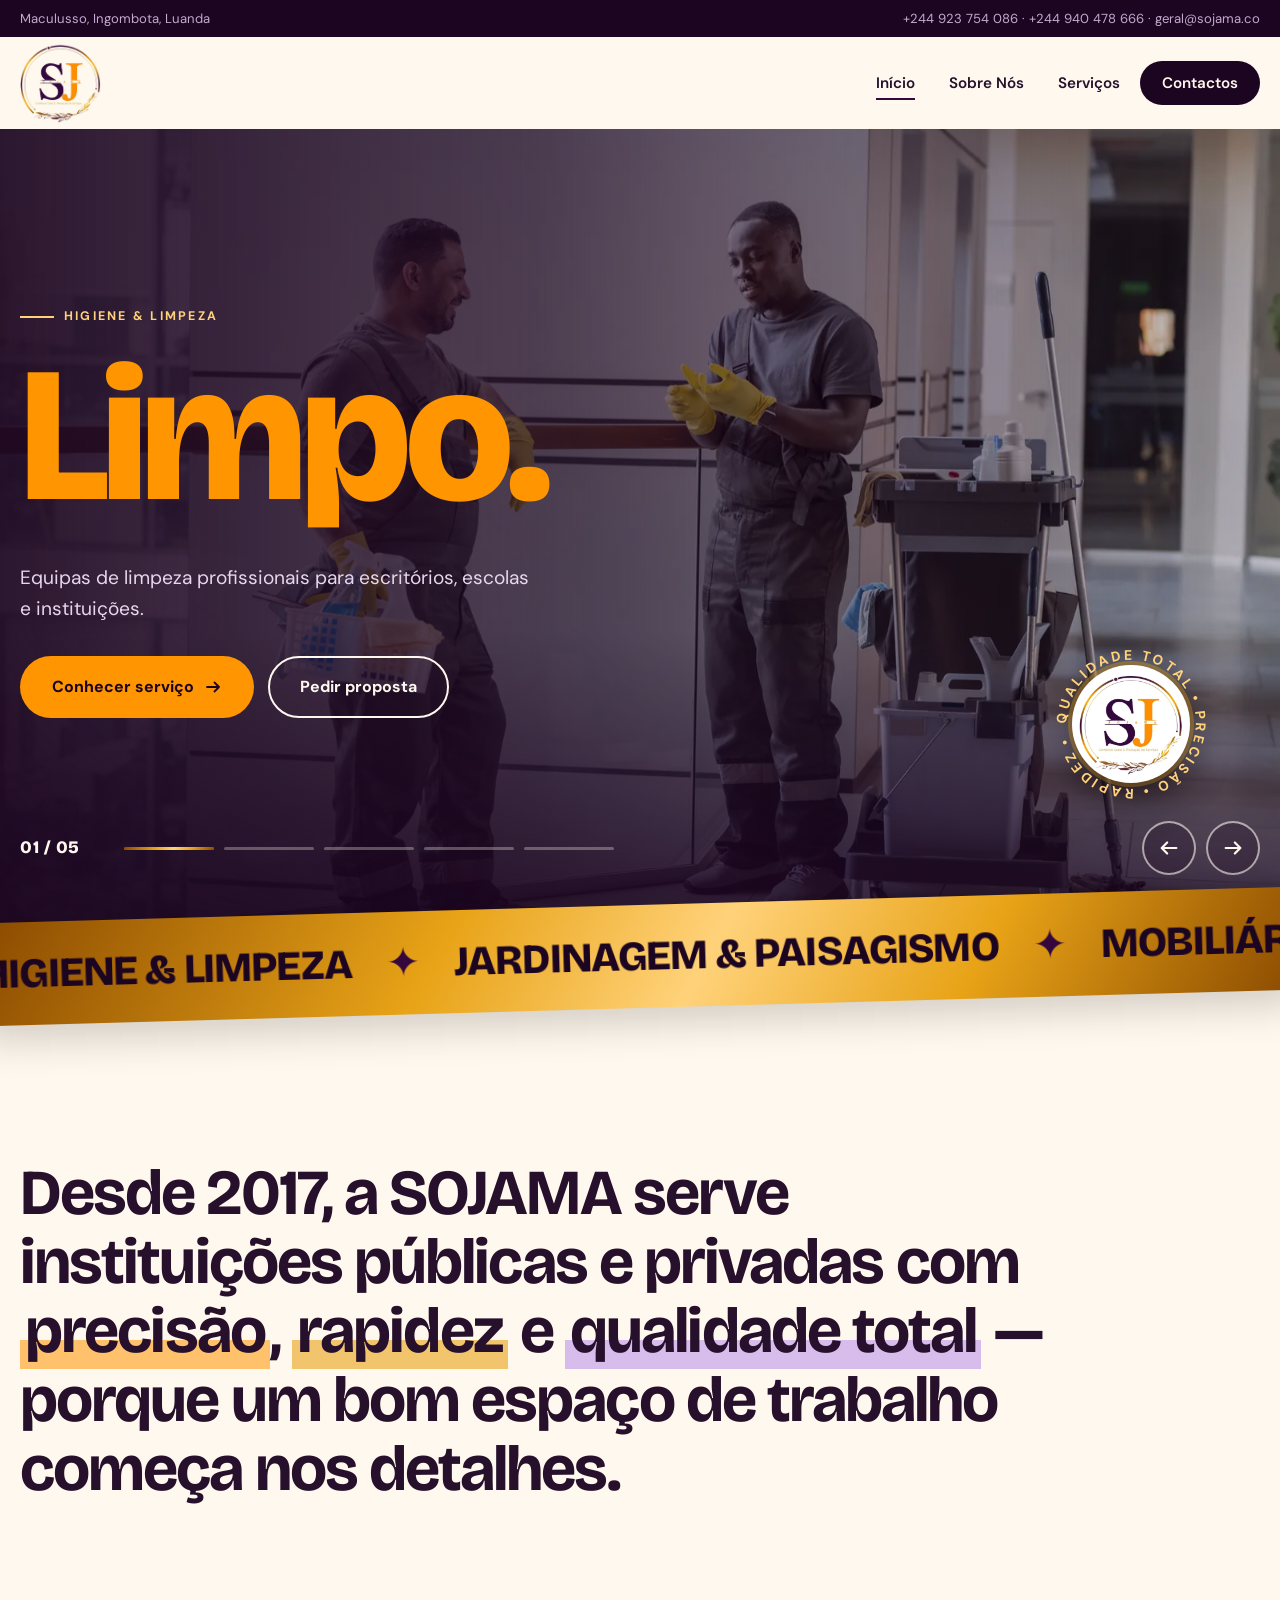
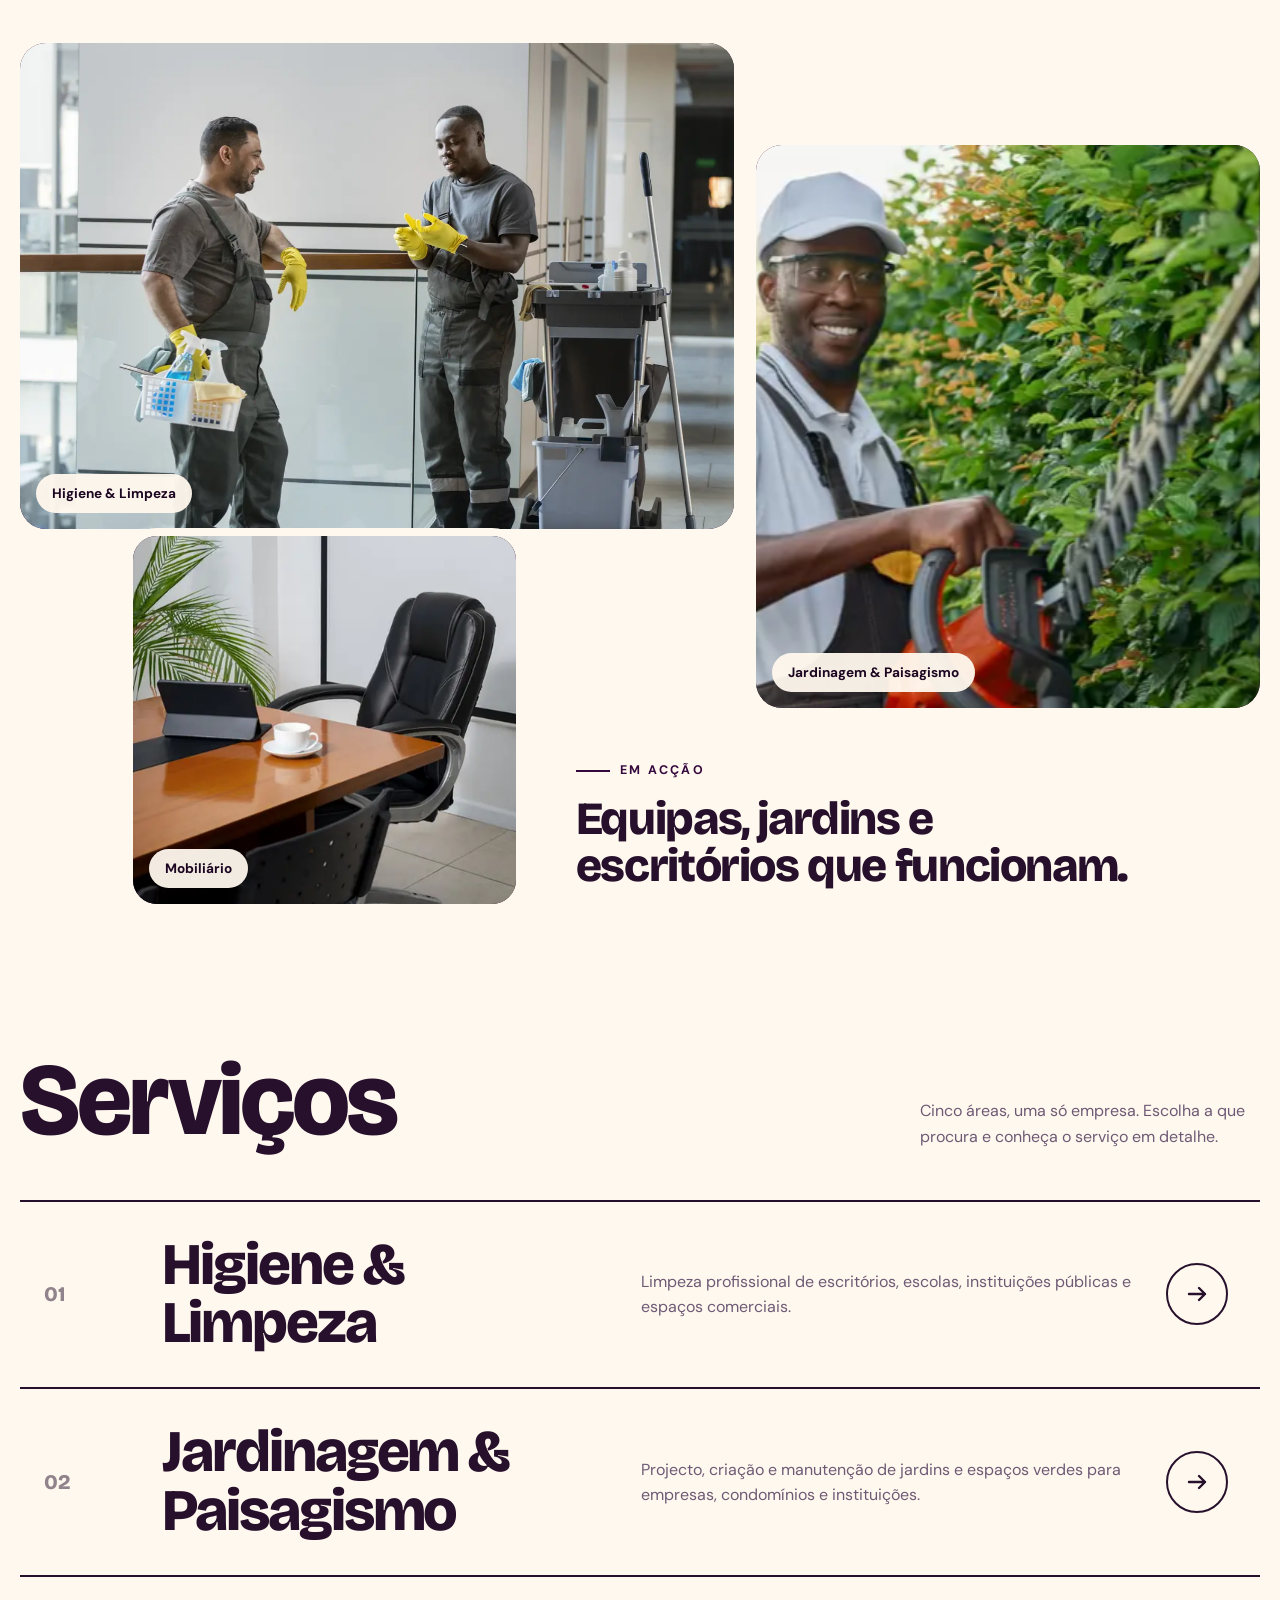
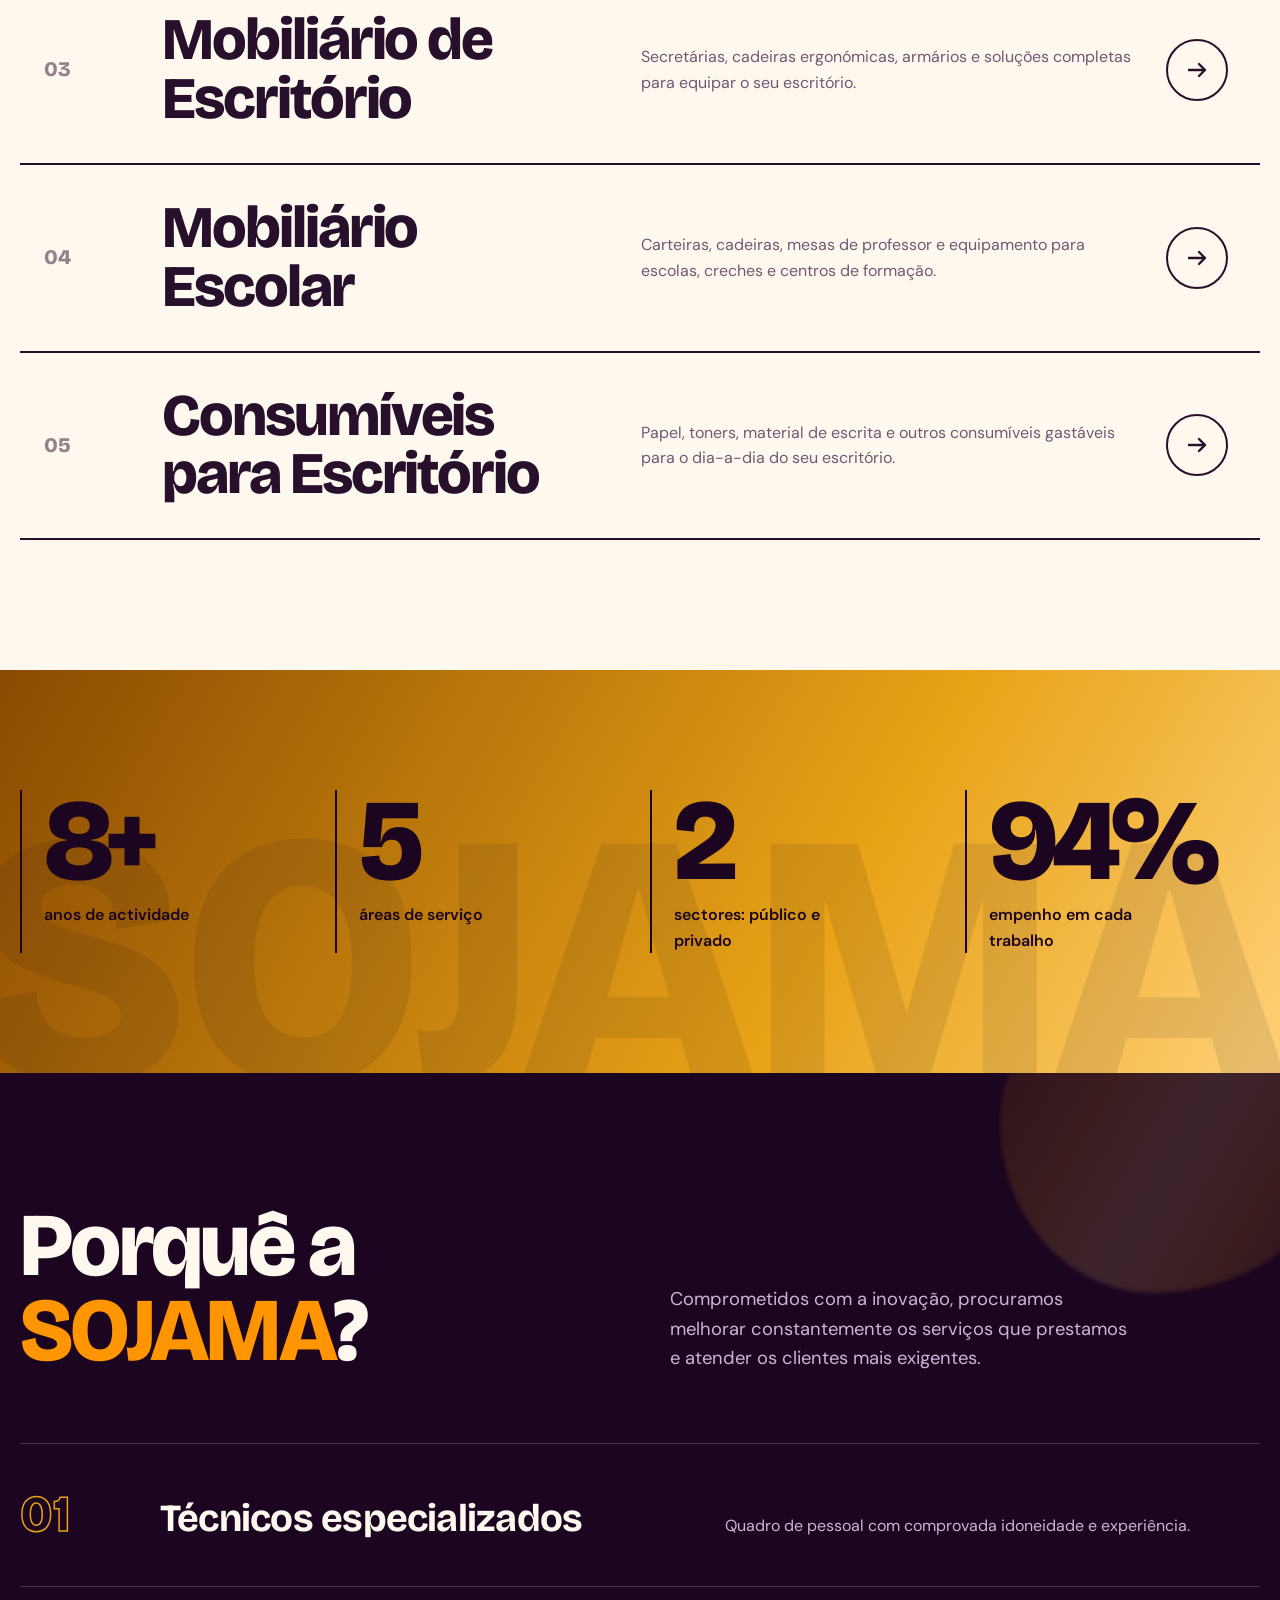
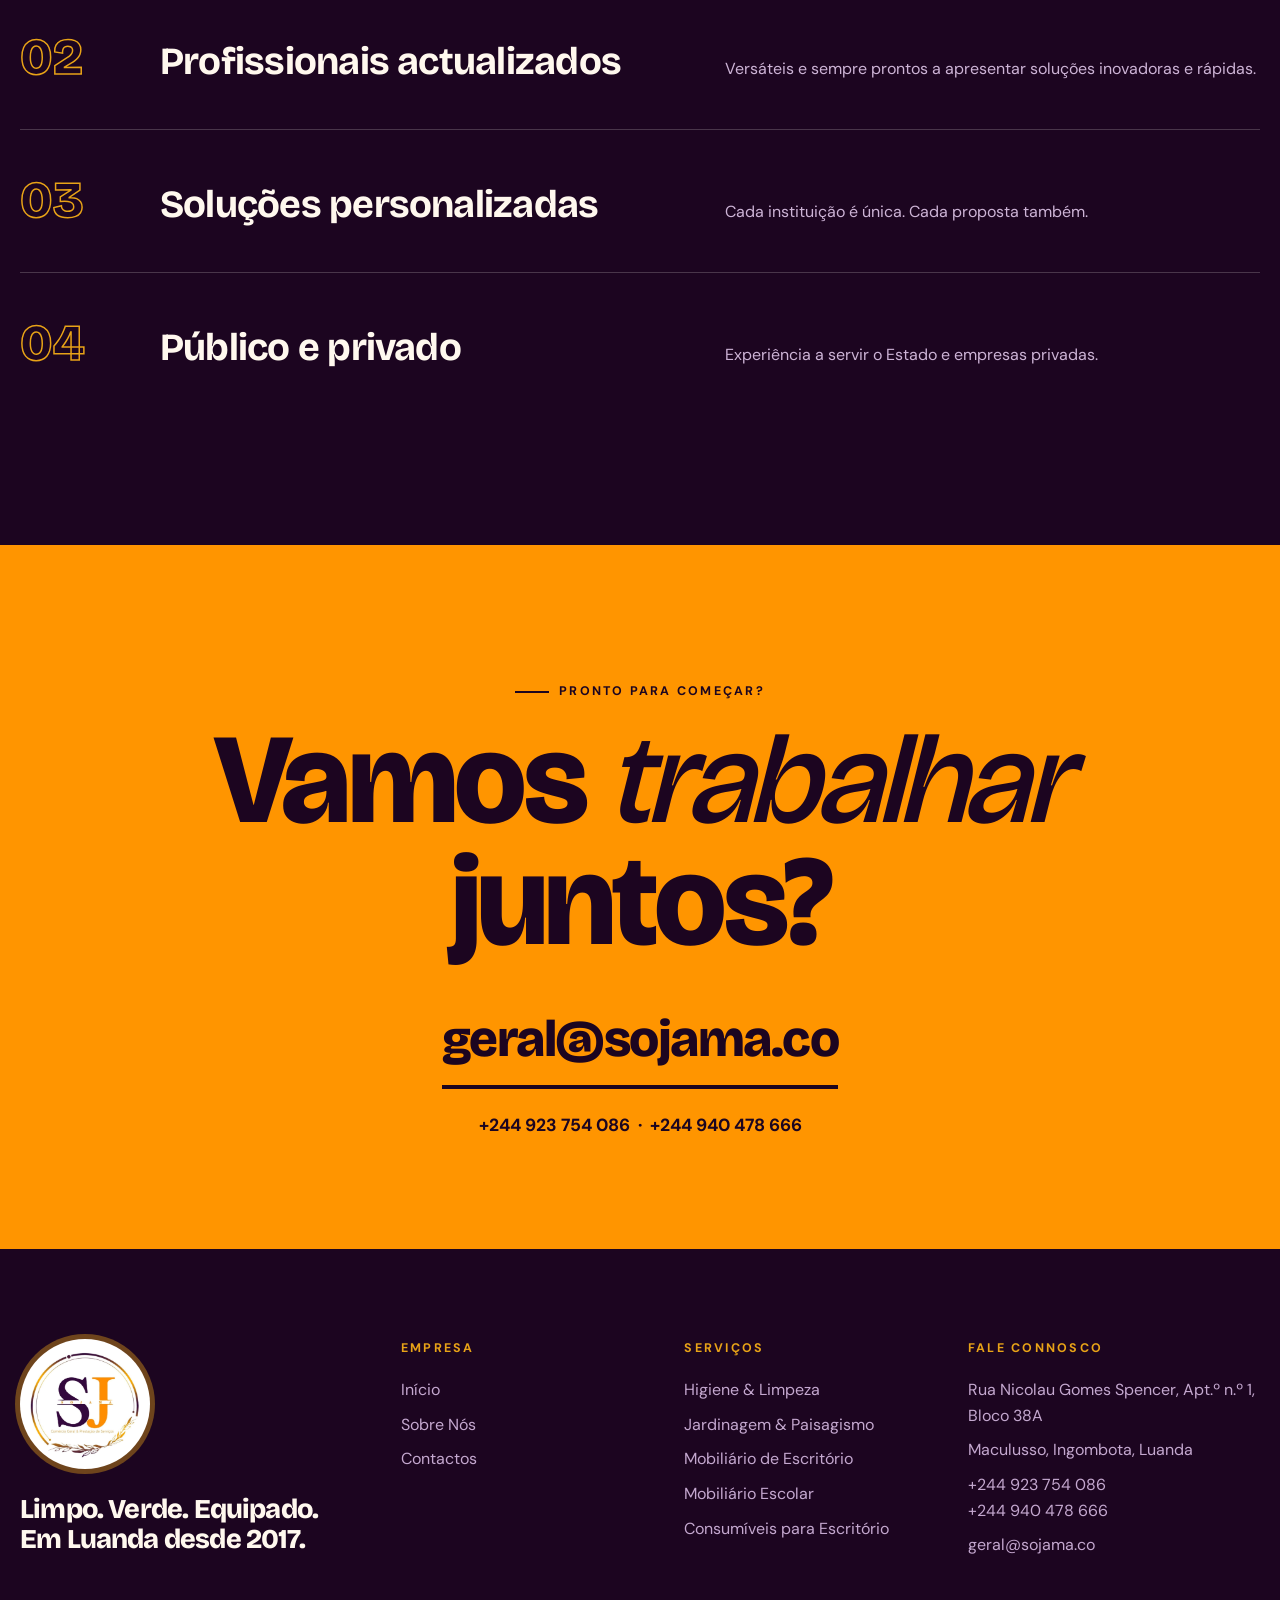
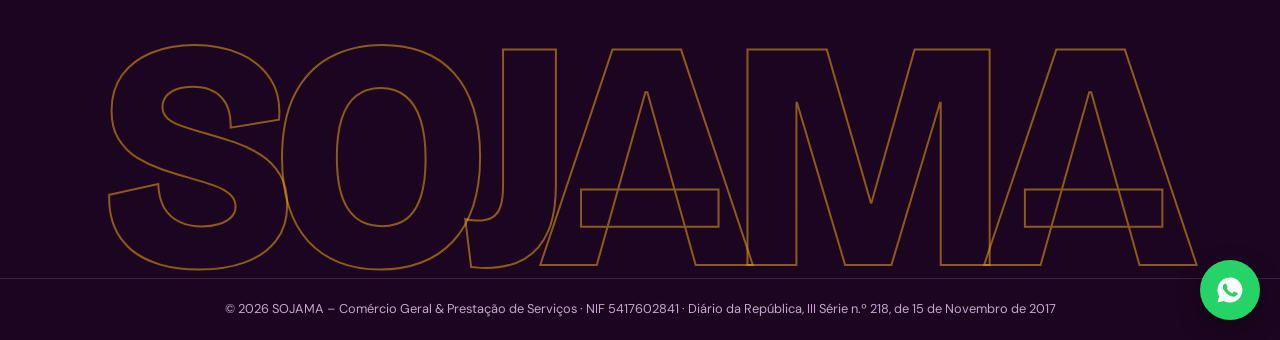
==== index.html @ 125b34f8 "Subida da sojama" ====
<!DOCTYPE html>
<html lang="pt-AO">
<head>
<meta charset="utf-8">
<meta name="viewport" content="width=device-width, initial-scale=1">
<title>Higiene, Jardinagem e Mobiliário em Luanda | SOJAMA</title>
<meta name="description" content="SOJAMA – higiene e limpeza, jardinagem e paisagismo, mobiliário de escritório e escolar e consumíveis para escritório em Luanda, Angola.">
<link rel="preconnect" href="https://fonts.googleapis.com"><link rel="preconnect" href="https://fonts.gstatic.com" crossorigin>
<link href="https://fonts.googleapis.com/css2?family=Bricolage+Grotesque:opsz,wght@12..96,500;12..96,700;12..96,800&family=DM+Sans:wght@400;500;700&display=swap" rel="stylesheet">
<link rel="icon" href="imagem/logo.png">
<meta name="theme-color" content="#34083d">
<link rel="stylesheet" href="css/style.css">
<script>document.documentElement.classList.add('js')</script>
</head>
<body>
<div class="progress"></div>
<div class="topbar"><div class="container"><span>Maculusso, Ingombota, Luanda</span><span><a href="tel:+244923754086">+244 923 754 086</a> · <a href="tel:+244940478666">+244 940 478 666</a> · <a href="mailto:geral@sojama.co">geral@sojama.co</a></span></div></div>
<header class="site"><div class="container">
<a class="logo" href="index.html" aria-label="SOJAMA – início"><img src="imagem/logo.png" alt="SOJAMA – Comércio Geral &amp; Prestação de Serviços" width="64" height="64"></a>
<button class="burger" aria-label="Menu"><span></span><span></span><span></span></button>
<nav id="menu"><ul>
<li><a class="nl ativo" href="index.html">Início</a></li>
<li><a class="nl" href="sobre.html">Sobre Nós</a></li>
<li class="drop"><a class="nl" href="index.html#servicos">Serviços</a><ul><li><a href="higiene-limpeza.html" style="--c:#c7a2ea"><svg viewBox="0 0 24 24" fill="none" stroke="currentColor" stroke-width="1.6" stroke-linecap="round" stroke-linejoin="round" ><path d="M12 2l2.2 6.3L21 10l-6.8 1.7L12 18l-2.2-6.3L3 10l6.8-1.7z"/><path d="M19 15l.8 2.2L22 18l-2.2.8L19 21l-.8-2.2L16 18l2.2-.8z"/></svg> Higiene & Limpeza</a></li><li><a href="jardinagem-paisagismo.html" style="--c:#f2b632"><svg viewBox="0 0 24 24" fill="none" stroke="currentColor" stroke-width="1.6" stroke-linecap="round" stroke-linejoin="round" ><path d="M20 4C10 4 4 9 4 16c0 2 .8 3.5 2 4 1-5 4-8 9-10-4 3-6 6-7 11 8 0 12-6 12-17z"/></svg> Jardinagem & Paisagismo</a></li><li><a href="mobiliario-escritorio.html" style="--c:#ff9500"><svg viewBox="0 0 24 24" fill="none" stroke="currentColor" stroke-width="1.6" stroke-linecap="round" stroke-linejoin="round" ><path d="M3 8h18v3H3z"/><path d="M5 11v9M19 11v9M9 11v4h6v-4"/></svg> Mobiliário de Escritório</a></li><li><a href="mobiliario-escolar.html" style="--c:#ff7f9e"><svg viewBox="0 0 24 24" fill="none" stroke="currentColor" stroke-width="1.6" stroke-linecap="round" stroke-linejoin="round" ><path d="M2 9l10-5 10 5-10 5z"/><path d="M6 11v5c3 3 9 3 12 0v-5"/></svg> Mobiliário Escolar</a></li><li><a href="consumiveis-escritorio.html" style="--c:#ffd2a1"><svg viewBox="0 0 24 24" fill="none" stroke="currentColor" stroke-width="1.6" stroke-linecap="round" stroke-linejoin="round" ><path d="M6 3h9l4 4v14H6z"/><path d="M15 3v4h4M9 12h7M9 16h7"/></svg> Consumíveis para Escritório</a></li></ul></li>
<li><a class="nl pill" href="contactos.html">Contactos</a></li>
</ul></nav>
</div></header>

<section class="hero slider" aria-roledescription="carousel" aria-label="Destaques da SOJAMA">
<h1 class="sr">SOJAMA – Higiene, jardinagem, mobiliário e consumíveis em Luanda</h1>
<div class="slides"><div class="slide on" role="group" aria-roledescription="slide" aria-label="1 de 5">
<div class="sl-img"><img src="img/limpeza-equipa-1600.webp" srcset="img/limpeza-equipa-640.webp 640w, img/limpeza-equipa-1600.webp 1600w" sizes="100vw" width="1600" height="1067" alt="" fetchpriority="high" decoding="async"></div>
<div class="container sl-txt"><span class="eyebrow t-ouro2">Higiene & Limpeza</span>
<p class="disp sl-h"><span class="ln"><span class="t-laranja">Limpo.</span></span></p>
<p class="sub">Equipas de limpeza profissionais para escritórios, escolas e instituições.</p>
<div class="acoes"><a class="btn btn-laranja" href="higiene-limpeza.html">Conhecer serviço <svg viewBox="0 0 24 24" fill="none" stroke="currentColor" stroke-width="2.4" stroke-linecap="round" stroke-linejoin="round"><path d="M4 12h16M14 6l6 6-6 6"/></svg></a><a class="btn btn-linha" href="contactos.html">Pedir proposta</a></div></div></div><div class="slide" role="group" aria-roledescription="slide" aria-label="2 de 5">
<div class="sl-img"><img src="img/jardim-aparar-1600.webp" srcset="img/jardim-aparar-640.webp 640w, img/jardim-aparar-1600.webp 1600w" sizes="100vw" width="1600" height="1067" alt="" loading="lazy" decoding="async"></div>
<div class="container sl-txt"><span class="eyebrow t-ouro2">Jardinagem & Paisagismo</span>
<p class="disp sl-h"><span class="ln"><span class="t-linha">Verde.</span></span></p>
<p class="sub">Jardins e espaços verdes projectados, criados e mantidos com cuidado.</p>
<div class="acoes"><a class="btn btn-laranja" href="jardinagem-paisagismo.html">Conhecer serviço <svg viewBox="0 0 24 24" fill="none" stroke="currentColor" stroke-width="2.4" stroke-linecap="round" stroke-linejoin="round"><path d="M4 12h16M14 6l6 6-6 6"/></svg></a><a class="btn btn-linha" href="contactos.html">Pedir proposta</a></div></div></div><div class="slide" role="group" aria-roledescription="slide" aria-label="3 de 5">
<div class="sl-img"><img src="img/escritorio-mesa-1600.webp" srcset="img/escritorio-mesa-640.webp 640w, img/escritorio-mesa-1600.webp 1600w" sizes="100vw" width="1600" height="1600" alt="" loading="lazy" decoding="async"></div>
<div class="container sl-txt"><span class="eyebrow t-ouro2">Mobiliário & Consumíveis</span>
<p class="disp sl-h"><span class="ln"><span class="t-ouro">Equipado.</span></span></p>
<p class="sub">Mobiliário de escritório e escolar e consumíveis para o seu dia-a-dia.</p>
<div class="acoes"><a class="btn btn-laranja" href="mobiliario-escritorio.html">Conhecer serviço <svg viewBox="0 0 24 24" fill="none" stroke="currentColor" stroke-width="2.4" stroke-linecap="round" stroke-linejoin="round"><path d="M4 12h16M14 6l6 6-6 6"/></svg></a><a class="btn btn-linha" href="contactos.html">Pedir proposta</a></div></div></div><div class="slide" role="group" aria-roledescription="slide" aria-label="4 de 5">
<div class="sl-img"><img src="img/jardim-sorrir-1600.webp" srcset="img/jardim-sorrir-640.webp 640w, img/jardim-sorrir-1600.webp 1600w" sizes="100vw" width="1600" height="1067" alt="" loading="lazy" decoding="async"></div>
<div class="container sl-txt"><span class="eyebrow t-ouro2">Quem somos</span>
<p class="disp sl-h"><span class="ln"><span class="t-creme">Cuidado.</span></span></p>
<p class="sub">Técnicos especializados, de idoneidade e experiência comprovadas.</p>
<div class="acoes"><a class="btn btn-laranja" href="sobre.html">Sobre nós <svg viewBox="0 0 24 24" fill="none" stroke="currentColor" stroke-width="2.4" stroke-linecap="round" stroke-linejoin="round"><path d="M4 12h16M14 6l6 6-6 6"/></svg></a><a class="btn btn-linha" href="contactos.html">Pedir proposta</a></div></div></div><div class="slide" role="group" aria-roledescription="slide" aria-label="5 de 5">
<div class="sl-img"><img src="img/limpeza-janela-1600.webp" srcset="img/limpeza-janela-640.webp 640w, img/limpeza-janela-1600.webp 1600w" sizes="100vw" width="1600" height="1067" alt="" loading="lazy" decoding="async"></div>
<div class="container sl-txt"><span class="eyebrow t-ouro2">Qualidade total</span>
<p class="disp sl-h"><span class="ln"><span class="t-laranja">Impecável.</span></span></p>
<p class="sub">Precisão, rapidez e qualidade total em cada serviço que prestamos.</p>
<div class="acoes"><a class="btn btn-laranja" href="contactos.html">Pedir proposta <svg viewBox="0 0 24 24" fill="none" stroke="currentColor" stroke-width="2.4" stroke-linecap="round" stroke-linejoin="round"><path d="M4 12h16M14 6l6 6-6 6"/></svg></a><a class="btn btn-linha" href="contactos.html">Pedir proposta</a></div></div></div></div>
<div class="container sl-ctrl"><span class="sl-count">01 / 05</span><div class="sl-dots"><button type="button" aria-label="Ir para o destaque 1" class="on"><i></i></button><button type="button" aria-label="Ir para o destaque 2"><i></i></button><button type="button" aria-label="Ir para o destaque 3"><i></i></button><button type="button" aria-label="Ir para o destaque 4"><i></i></button><button type="button" aria-label="Ir para o destaque 5"><i></i></button></div><div class="sl-btns"><button type="button" class="sl-prev" aria-label="Anterior"><svg viewBox="0 0 24 24" fill="none" stroke="currentColor" stroke-width="2.4" stroke-linecap="round" stroke-linejoin="round"><path d="M4 12h16M14 6l6 6-6 6"/></svg></button><button type="button" class="sl-next" aria-label="Seguinte"><svg viewBox="0 0 24 24" fill="none" stroke="currentColor" stroke-width="2.4" stroke-linecap="round" stroke-linejoin="round"><path d="M4 12h16M14 6l6 6-6 6"/></svg></button></div></div>
<div class="selo"><svg viewBox="0 0 100 100"><defs><path id="c" d="M50,50 m-38,0 a38,38 0 1,1 76,0 a38,38 0 1,1 -76,0"/></defs><text><textPath href="#c">Qualidade total • Precisão • Rapidez • </textPath></text></svg><div class="c"><img src="imagem/logo.png" alt="SOJAMA"></div></div>
</section>
<div class="faixa " aria-hidden="true"><div class="trilho"><span>Higiene & Limpeza<i>✦</i></span><span>Jardinagem & Paisagismo<i>✦</i></span><span>Mobiliário de Escritório<i>✦</i></span><span>Mobiliário Escolar<i>✦</i></span><span>Consumíveis para Escritório<i>✦</i></span><span>Higiene & Limpeza<i>✦</i></span><span>Jardinagem & Paisagismo<i>✦</i></span><span>Mobiliário de Escritório<i>✦</i></span><span>Mobiliário Escolar<i>✦</i></span><span>Consumíveis para Escritório<i>✦</i></span><span>Higiene & Limpeza<i>✦</i></span><span>Jardinagem & Paisagismo<i>✦</i></span><span>Mobiliário de Escritório<i>✦</i></span><span>Mobiliário Escolar<i>✦</i></span><span>Consumíveis para Escritório<i>✦</i></span><span>Higiene & Limpeza<i>✦</i></span><span>Jardinagem & Paisagismo<i>✦</i></span><span>Mobiliário de Escritório<i>✦</i></span><span>Mobiliário Escolar<i>✦</i></span><span>Consumíveis para Escritório<i>✦</i></span></div></div>

<section class="manifesto"><div class="container"><p class="rv">Desde 2017, a SOJAMA serve instituições públicas e privadas com <em>precisão</em>, <em class="o">rapidez</em> e <em class="c">qualidade total</em> — porque um bom espaço de trabalho começa nos detalhes.</p></div></section>

<section class="mosaico"><div class="container mos">
<a class="fig m1 rv-img" href="higiene-limpeza.html"><img src="img/limpeza-equipa-1600.webp" srcset="img/limpeza-equipa-640.webp 640w, img/limpeza-equipa-1600.webp 1600w" sizes="(min-width:960px) 56vw, 100vw" width="1600" height="1067" alt="Equipa de limpeza uniformizada a trabalhar em equipa" loading="lazy" decoding="async" data-par=".12"><span class="tag">Higiene &amp; Limpeza</span></a>
<a class="fig m2 rv-img" href="jardinagem-paisagismo.html" style="--d:.15s"><img src="img/jardim-aparar-1600.webp" srcset="img/jardim-aparar-640.webp 640w, img/jardim-aparar-1600.webp 1600w" sizes="(min-width:960px) 36vw, 100vw" width="1600" height="1067" alt="Jardineiro a aparar uma sebe com máquina" loading="lazy" decoding="async" data-par=".12"><span class="tag">Jardinagem &amp; Paisagismo</span></a>
<a class="fig m3 rv-img" href="mobiliario-escritorio.html" style="--d:.3s"><img src="img/escritorio-cadeira-preta-1600.webp" srcset="img/escritorio-cadeira-preta-640.webp 512w, img/escritorio-cadeira-preta-1600.webp 1280w" sizes="(min-width:960px) 24vw, 70vw" width="1280" height="1918" alt="Cadeira de escritório e secretária de madeira" loading="lazy" decoding="async" data-par=".12"><span class="tag">Mobiliário</span></a>
<div class="m4 rv"><span class="eyebrow">Em acção</span><p class="disp">Equipas, jardins e escritórios que funcionam.</p></div>
</div></section>
<section class="servicos-lista pad" id="servicos" style="padding-top:20px"><div class="container">
<div class="sl-topo"><h2 class="disp rv">Serviços</h2><p class="rv">Cinco áreas, uma só empresa. Escolha a que procura e conheça o serviço em detalhe.</p></div>
<a class="linha-s rv" style="--c:#c7a2ea;--d:0s" href="higiene-limpeza.html"><span class="n">01</span><h3>Higiene & Limpeza</h3><p>Limpeza profissional de escritórios, escolas, instituições públicas e espaços comerciais.</p><span class="seta"><svg viewBox="0 0 24 24" fill="none" stroke="currentColor" stroke-width="2.4" stroke-linecap="round" stroke-linejoin="round"><path d="M4 12h16M14 6l6 6-6 6"/></svg></span><span class="foto"><img src="img/limpeza-janela-1600.webp" srcset="img/limpeza-janela-640.webp 640w, img/limpeza-janela-1600.webp 1600w" sizes="220px" width="1600" height="1067" alt="Funcionária da SOJAMA a limpar uma janela" loading="lazy" decoding="async"></span></a><a class="linha-s rv" style="--c:#f2b632;--d:0.06s" href="jardinagem-paisagismo.html"><span class="n">02</span><h3>Jardinagem & Paisagismo</h3><p>Projecto, criação e manutenção de jardins e espaços verdes para empresas, condomínios e instituições.</p><span class="seta"><svg viewBox="0 0 24 24" fill="none" stroke="currentColor" stroke-width="2.4" stroke-linecap="round" stroke-linejoin="round"><path d="M4 12h16M14 6l6 6-6 6"/></svg></span><span class="foto"><img src="img/jardim-aparar-1600.webp" srcset="img/jardim-aparar-640.webp 640w, img/jardim-aparar-1600.webp 1600w" sizes="220px" width="1600" height="1067" alt="Jardineiro a aparar uma sebe com máquina" loading="lazy" decoding="async"></span></a><a class="linha-s rv" style="--c:#ff9500;--d:0.12s" href="mobiliario-escritorio.html"><span class="n">03</span><h3>Mobiliário de Escritório</h3><p>Secretárias, cadeiras ergonómicas, armários e soluções completas para equipar o seu escritório.</p><span class="seta"><svg viewBox="0 0 24 24" fill="none" stroke="currentColor" stroke-width="2.4" stroke-linecap="round" stroke-linejoin="round"><path d="M4 12h16M14 6l6 6-6 6"/></svg></span><span class="foto"><img src="img/escritorio-mesa-1600.webp" srcset="img/escritorio-mesa-640.webp 640w, img/escritorio-mesa-1600.webp 1600w" sizes="220px" width="1600" height="1600" alt="Secretária branca com computador e cadeira" loading="lazy" decoding="async"></span></a><a class="linha-s rv" style="--c:#ff7f9e;--d:0.18s" href="mobiliario-escolar.html"><span class="n">04</span><h3>Mobiliário Escolar</h3><p>Carteiras, cadeiras, mesas de professor e equipamento para escolas, creches e centros de formação.</p><span class="seta"><svg viewBox="0 0 24 24" fill="none" stroke="currentColor" stroke-width="2.4" stroke-linecap="round" stroke-linejoin="round"><path d="M4 12h16M14 6l6 6-6 6"/></svg></span><span class="foto"><img src="img/escritorio-cadeira-vermelha-1600.webp" srcset="img/escritorio-cadeira-vermelha-640.webp 512w, img/escritorio-cadeira-vermelha-1600.webp 1280w" sizes="220px" width="1280" height="1918" alt="Posto de trabalho com cadeira ergonómica vermelha" loading="lazy" decoding="async"></span></a><a class="linha-s rv" style="--c:#ffd2a1;--d:0.24s" href="consumiveis-escritorio.html"><span class="n">05</span><h3>Consumíveis para Escritório</h3><p>Papel, toners, material de escrita e outros consumíveis gastáveis para o dia-a-dia do seu escritório.</p><span class="seta"><svg viewBox="0 0 24 24" fill="none" stroke="currentColor" stroke-width="2.4" stroke-linecap="round" stroke-linejoin="round"><path d="M4 12h16M14 6l6 6-6 6"/></svg></span><span class="foto"><img src="img/escritorio-cadeira-preta-1600.webp" srcset="img/escritorio-cadeira-preta-640.webp 512w, img/escritorio-cadeira-preta-1600.webp 1280w" sizes="220px" width="1280" height="1918" alt="Cadeira de escritório e secretária de madeira" loading="lazy" decoding="async"></span></a>
</div></section>

<section class="numeros"><div class="container"><div class="num-grid">
<div class="num rv"><b><span class="conta" data-to="9">0</span>+</b><span>anos de actividade</span></div>
<div class="num rv" style="--d:.1s"><b><span class="conta" data-to="5">0</span></b><span>áreas de serviço</span></div>
<div class="num rv" style="--d:.2s"><b><span class="conta" data-to="2">0</span></b><span>sectores: público e privado</span></div>
<div class="num rv" style="--d:.3s"><b><span class="conta" data-to="100">0</span>%</b><span>empenho em cada trabalho</span></div>
</div></div></section>

<section class="porque pad">
<div class="blob b1" data-mx="-30" style="top:-120px"></div>
<div class="container">
<div class="pq-topo"><h2 class="disp rv">Porquê a <span class="t-laranja">SOJAMA</span>?</h2><p class="rv">Comprometidos com a inovação, procuramos melhorar constantemente os serviços que prestamos e atender os clientes mais exigentes.</p></div>
<div class="pq-item rv" style="--d:0s"><span class="pn">01</span><h3>Técnicos especializados</h3><p>Quadro de pessoal com comprovada idoneidade e experiência.</p></div><div class="pq-item rv" style="--d:0.07s"><span class="pn">02</span><h3>Profissionais actualizados</h3><p>Versáteis e sempre prontos a apresentar soluções inovadoras e rápidas.</p></div><div class="pq-item rv" style="--d:0.14s"><span class="pn">03</span><h3>Soluções personalizadas</h3><p>Cada instituição é única. Cada proposta também.</p></div><div class="pq-item rv" style="--d:0.21000000000000002s"><span class="pn">04</span><h3>Público e privado</h3><p>Experiência a servir o Estado e empresas privadas.</p></div>
</div></section>
<section class="cta"><div class="container"><span class="eyebrow rv">Pronto para começar?</span><h2 class="disp rv">Vamos <span>trabalhar</span> juntos?</h2><a class="mail rv" href="mailto:geral@sojama.co">geral@sojama.co</a><p class="tels rv"><a href="tel:+244923754086">+244 923 754 086</a> &nbsp;·&nbsp; <a href="tel:+244940478666">+244 940 478 666</a></p></div></section>
<footer class="site"><div class="container">
<div class="fgrid">
<div><div class="flogo"><img src="imagem/logo.png" alt="SOJAMA" width="120" height="120"></div><p class="big">Limpo. Verde. Equipado. Em Luanda desde 2017.</p></div>
<div><h4>Empresa</h4><ul><li><a href="index.html">Início</a></li><li><a href="sobre.html">Sobre Nós</a></li><li><a href="contactos.html">Contactos</a></li></ul></div>
<div><h4>Serviços</h4><ul><li><a href="higiene-limpeza.html">Higiene & Limpeza</a></li><li><a href="jardinagem-paisagismo.html">Jardinagem & Paisagismo</a></li><li><a href="mobiliario-escritorio.html">Mobiliário de Escritório</a></li><li><a href="mobiliario-escolar.html">Mobiliário Escolar</a></li><li><a href="consumiveis-escritorio.html">Consumíveis para Escritório</a></li></ul></div>
<div><h4>Fale connosco</h4><ul><li>Rua Nicolau Gomes Spencer, Apt.º n.º 1, Bloco 38A</li><li>Maculusso, Ingombota, Luanda</li><li><a href="tel:+244923754086">+244 923 754 086</a><br><a href="tel:+244940478666">+244 940 478 666</a></li><li><a href="mailto:geral@sojama.co">geral@sojama.co</a></li></ul></div>
</div></div>
<div class="wordmark" aria-hidden="true">SOJAMA</div>
<div class="legal">© 2026 SOJAMA – Comércio Geral &amp; Prestação de Serviços · NIF 5417602841 · Diário da República, III Série n.º 218, de 15 de Novembro de 2017</div>
</footer>
<a class="whats" href="https://wa.me/244923754086" aria-label="WhatsApp" target="_blank" rel="noopener"><svg viewBox="0 0 24 24" fill="currentColor"><path d="M12 2a10 10 0 00-8.6 15.1L2 22l5-1.3A10 10 0 1012 2zm5.2 14.1c-.2.6-1.3 1.2-1.8 1.2-.5.1-1 .2-3.3-.7-2.8-1.2-4.6-4-4.7-4.2-.1-.2-1.1-1.5-1.1-2.9s.7-2 1-2.3c.2-.3.5-.3.7-.3h.5c.2 0 .4 0 .6.5l.8 2c.1.2.1.3 0 .5l-.3.4c-.1.2-.3.3-.1.6.2.3.8 1.3 1.7 2.1 1.1 1 2.1 1.300 2.400 1.500.3.100.5.100.600-.1l.9-1c.2-.3.4-.2.600-.1l1.900.9c.3.1.5.2.5.3.1.100.1.600-.1 1.200z"/></svg></a>
<script src="js/main.js"></script>
</body>
</html>
---- css/style.css ----
:root{
  --noite:#1c0520; --roxo:#34083d; --laranja:#ff9500; --ouro:#e8a317; --laranja2:#ff7f9e; --creme:#fff8ee; --tinta:#26102c; --suave:#6e5a75;
  --c:var(--laranja);
  --disp:'Bricolage Grotesque','Segoe UI',system-ui,sans-serif;
  --corpo:'DM Sans','Segoe UI',system-ui,sans-serif;
  --ease:cubic-bezier(.2,.8,.2,1);
}
*{box-sizing:border-box;margin:0;padding:0}
html{scroll-behavior:smooth;overflow-x:clip}
body{font-family:var(--corpo);color:var(--tinta);background:var(--creme);line-height:1.6;overflow-x:clip;animation:entra .7s var(--ease) both}
body.sai{opacity:0;transform:translateY(-12px);transition:.25s}
@keyframes entra{from{opacity:0;transform:translateY(14px)}to{opacity:1;transform:none}}
a{color:inherit;text-decoration:none}
ul{list-style:none}
svg{display:block}
.container{width:min(1280px,100% - 40px);margin-inline:auto}
.disp{font-family:var(--disp);letter-spacing:-.03em;line-height:.95;font-weight:800}
.eyebrow{display:inline-flex;align-items:center;gap:10px;font-weight:700;font-size:.78rem;letter-spacing:.18em;text-transform:uppercase}
.eyebrow::before{content:"";width:34px;height:2px;background:currentColor}
.progress{position:fixed;top:0;left:0;height:4px;width:100%;background:var(--laranja2);transform:scaleX(0);transform-origin:0 50%;z-index:100}

/* Revelar ao rolar */
.js .rv{opacity:0;transform:translateY(46px);transition:opacity .9s var(--ease),transform .9s var(--ease);transition-delay:var(--d,0s)}
.js .rv.in{opacity:1;transform:none}
.js .rv-l{opacity:0;transform:translateX(-60px);transition:.9s var(--ease);transition-delay:var(--d,0s)}
.js .rv-l.in{opacity:1;transform:none}

/* Cabeçalho */
.topbar{background:var(--noite);color:#c4a8cf;font-size:.82rem}
.topbar .container{display:flex;justify-content:space-between;gap:12px;flex-wrap:wrap;padding:8px 0}
.topbar a:hover{color:var(--laranja)}
header.site{position:sticky;top:0;z-index:60;background:rgba(255,248,238,.88);backdrop-filter:blur(14px);transition:box-shadow .3s}
header.site.rolou{box-shadow:0 8px 30px rgba(28,5,32,.12)}
header.site .container{display:flex;align-items:center;justify-content:space-between;height:78px;transition:height .3s}
header.site.rolou .container{height:64px}
.logo{display:flex;align-items:center;gap:10px;font-family:var(--disp);font-weight:800;font-size:1.55rem;letter-spacing:-.03em}
.logo .mark{width:42px;height:42px;border-radius:50% 50% 50% 8px;background:var(--roxo);color:var(--laranja);display:grid;place-items:center;transition:transform .5s var(--ease)}
.logo:hover .mark{transform:rotate(-12deg) scale(1.1)}
.logo small{display:block;font-family:var(--corpo);font-size:.6rem;font-weight:600;letter-spacing:.14em;text-transform:uppercase;color:var(--suave);margin-top:-3px}
nav ul{display:flex;gap:6px;align-items:center}
nav a.nl{position:relative;display:block;padding:8px 14px;font-weight:600;font-size:.95rem}
nav a.nl::after{content:"";position:absolute;left:14px;right:14px;bottom:3px;height:2px;background:var(--roxo);transform:scaleX(0);transform-origin:0 50%;transition:transform .4s var(--ease)}
nav a.nl:hover::after,nav a.nl.ativo::after{transform:scaleX(1)}
nav li.drop{position:relative}
nav li.drop>ul{position:absolute;top:100%;left:0;min-width:300px;background:var(--noite);border-radius:18px;padding:10px;display:block;opacity:0;visibility:hidden;transform:translateY(12px);transition:.35s var(--ease)}
nav li.drop:hover>ul,nav li.drop:focus-within>ul{opacity:1;visibility:visible;transform:none}
nav li.drop>ul a{display:flex;align-items:center;gap:12px;padding:11px 14px;border-radius:12px;color:#ecdcf2;font-weight:500;transition:.25s}
nav li.drop>ul a:hover{background:var(--c);color:var(--noite);padding-left:20px}
nav li.drop>ul a svg{width:20px;height:20px}
.pill{background:var(--noite);color:var(--creme)!important;border-radius:99px;padding:10px 22px!important;transition:.3s}
.pill:hover{background:var(--roxo);transform:translateY(-2px)}
.pill::after{display:none!important}
.burger{display:none;background:none;border:0;cursor:pointer;width:44px;height:44px;position:relative}
.burger span{position:absolute;left:10px;right:10px;height:2px;background:var(--noite);transition:.3s}
.burger span:nth-child(1){top:15px}.burger span:nth-child(2){top:22px}.burger span:nth-child(3){top:29px}
.burger.x span:nth-child(1){top:22px;transform:rotate(45deg)}.burger.x span:nth-child(2){opacity:0}.burger.x span:nth-child(3){top:22px;transform:rotate(-45deg)}

/* Botões */
.btn{display:inline-flex;align-items:center;gap:10px;padding:16px 30px;border-radius:99px;font-weight:700;font-size:1rem;border:2px solid transparent;transition:background .3s,color .3s,box-shadow .3s;cursor:pointer;font-family:var(--corpo)}
.btn svg{width:18px;height:18px;transition:transform .35s var(--ease)}
.btn:hover svg{transform:translateX(5px)}
.btn-laranja{background:var(--laranja);color:var(--noite)}
.btn-laranja:hover{box-shadow:0 0 0 8px rgba(255,149,0,.25)}
.btn-linha{border-color:currentColor}
.btn-linha:hover{background:var(--creme);color:var(--noite)}
.btn-noite{background:var(--noite);color:var(--creme)}
.btn-noite:hover{box-shadow:0 0 0 8px rgba(28,5,32,.15)}

/* HERO */
.hero{position:relative;background:var(--noite);color:var(--creme);overflow:hidden;padding:80px 0 110px;isolation:isolate}
.hero::before{content:"";position:absolute;inset:0;z-index:-1;background:radial-gradient(circle at 80% 20%,rgba(98,22,112,.75),transparent 55%),radial-gradient(circle at 10% 90%,rgba(255,149,0,.25),transparent 45%)}
.hero .grao{position:absolute;inset:0;z-index:-1;opacity:.5;background-image:radial-gradient(rgba(255,149,0,.18) 1.5px,transparent 1.6px);background-size:28px 28px;mask-image:linear-gradient(to bottom,#000,transparent 85%)}
.blob{position:absolute;z-index:-1;border-radius:50%;filter:blur(2px);will-change:transform}
.b1{width:340px;height:340px;background:var(--laranja);right:-90px;top:60px;opacity:.95;border-radius:62% 38% 55% 45%/50% 55% 45% 50%;animation:morph 12s ease-in-out infinite}
.b2{width:170px;height:170px;background:var(--laranja2);right:26%;bottom:60px;animation:flutua 7s ease-in-out infinite}
.b3{width:90px;height:90px;border:10px solid var(--ouro);right:14%;top:42%;background:none;animation:flutua 9s ease-in-out infinite reverse}
@keyframes morph{50%{border-radius:40% 60% 38% 62%/60% 40% 60% 40%;transform:rotate(25deg) scale(1.06)}}
@keyframes flutua{50%{transform:translateY(-26px)}}
.hero h1{font-size:clamp(3.6rem,13.5vw,12rem);margin:22px 0 28px}
.hero h1 .ln{display:block;overflow:hidden;padding-bottom:.06em}
.hero h1 .ln>span{display:inline-block;transform:translateY(105%);animation:sobe 1.1s var(--ease) forwards}
.hero h1 .ln:nth-child(2)>span{animation-delay:.12s}
.hero h1 .ln:nth-child(3)>span{animation-delay:.24s}
@keyframes sobe{to{transform:none}}
.t-laranja{color:var(--laranja)}
.t-linha{color:transparent;-webkit-text-stroke:2px var(--creme)}
.t-ouro{color:var(--ouro);font-style:italic;font-weight:600}
.hero p.sub{max-width:520px;font-size:1.2rem;color:#d9c3e2;margin-bottom:34px}
.hero .acoes{display:flex;gap:14px;flex-wrap:wrap}
.selo{position:absolute;right:6%;bottom:70px;width:170px;height:170px;display:grid;place-items:center}
.selo svg{position:absolute;inset:0;width:100%;height:100%;animation:gira 18s linear infinite}
.selo text{fill:var(--creme);font-size:12.2px;letter-spacing:.2em;font-weight:700;text-transform:uppercase}
.selo .c{width:62px;height:62px;border-radius:50%;background:var(--ouro);color:var(--noite);display:grid;place-items:center;font-family:var(--disp);font-weight:800;font-size:1.2rem}
@keyframes gira{to{transform:rotate(360deg)}}

/* Faixa em movimento */
.faixa{background:var(--ouro);color:var(--noite);transform:rotate(-1.6deg);margin:-34px -20px 0;position:relative;z-index:5;overflow:hidden;padding:18px 0;box-shadow:0 14px 40px rgba(0,0,0,.18)}
.faixa.verde{background:var(--laranja)}
.faixa .trilho{display:flex;width:max-content;animation:corre 28s linear infinite}
.faixa:hover .trilho{animation-play-state:paused}
.faixa span{font-family:var(--disp);font-weight:800;font-size:clamp(1.6rem,3.4vw,2.6rem);letter-spacing:-.02em;white-space:nowrap;padding-right:34px;display:inline-flex;align-items:center;gap:34px;text-transform:uppercase}
.faixa span i{font-style:normal;color:var(--laranja2)}
@keyframes corre{to{transform:translateX(-50%)}}

section{position:relative}
.pad{padding:130px 0}

/* Manifesto */
.manifesto{padding:150px 0 120px}
.manifesto p{font-family:var(--disp);font-weight:700;font-size:clamp(2rem,5vw,4.4rem);line-height:1.08;letter-spacing:-.03em;max-width:1100px}
.manifesto em{font-style:normal;background:linear-gradient(transparent 62%,var(--laranja) 62%);padding:0 .08em}
.manifesto em.o{background:linear-gradient(transparent 62%,var(--ouro) 62%)}
.manifesto em.c{background:linear-gradient(transparent 62%,rgba(255,149,0,.6) 62%)}

/* Lista editorial de serviços */
.servicos-lista{background:var(--creme)}
.sl-topo{display:flex;justify-content:space-between;align-items:end;gap:30px;flex-wrap:wrap;margin-bottom:50px}
.sl-topo h2{font-size:clamp(2.8rem,8vw,7rem)}
.sl-topo p{max-width:340px;color:var(--suave)}
.linha-s{position:relative;display:grid;grid-template-columns:90px 1fr 1.1fr 70px;gap:28px;align-items:center;padding:34px 24px;border-top:2px solid var(--tinta);overflow:hidden;isolation:isolate;transition:color .4s}
.linha-s:last-child{border-bottom:2px solid var(--tinta)}
.linha-s::before{content:"";position:absolute;inset:0;background:var(--c);transform:translateY(101%);transition:transform .55s var(--ease);z-index:-1}
.linha-s:hover::before{transform:none}
.linha-s .n{font-family:var(--disp);font-weight:800;font-size:1.3rem;opacity:.5}
.linha-s h3{font-family:var(--disp);font-weight:800;font-size:clamp(1.9rem,4.6vw,4rem);letter-spacing:-.035em;line-height:1;transition:transform .5s var(--ease)}
.linha-s:hover h3{transform:translateX(18px)}
.linha-s p{color:var(--suave);transition:color .3s}
.linha-s:hover p{color:var(--noite)}
.linha-s .seta{width:62px;height:62px;border-radius:50%;border:2px solid currentColor;display:grid;place-items:center;transition:.45s var(--ease)}
.linha-s .seta svg{width:24px;height:24px}
.linha-s:hover .seta{background:var(--noite);color:var(--c);transform:rotate(-45deg) scale(1.1)}
.linha-s .ic{position:absolute;right:130px;top:50%;width:120px;height:120px;opacity:0;transform:translateY(-50%) scale(.6) rotate(-20deg);transition:.55s var(--ease);color:var(--noite);pointer-events:none}
.linha-s:hover .ic{opacity:.14;transform:translateY(-50%) scale(1) rotate(0)}

/* Números */
.numeros{background:var(--laranja);color:var(--noite);overflow:hidden;padding:120px 0}
.numeros::before{content:"SOJAMA";position:absolute;left:-2%;bottom:-8%;font-family:var(--disp);font-weight:800;font-size:28vw;line-height:.8;color:rgba(28,5,32,.07);white-space:nowrap;pointer-events:none}
.num-grid{display:grid;grid-template-columns:repeat(4,1fr);gap:20px;position:relative}
.num{border-left:2px solid var(--noite);padding-left:22px}
.num b{display:block;font-family:var(--disp);font-weight:800;font-size:clamp(4rem,9vw,8.4rem);line-height:.9;letter-spacing:-.05em}
.num>span{display:block;font-weight:600;margin-top:8px;max-width:180px}

/* Porquê */
.porque{background:var(--noite);color:var(--creme);overflow:hidden}
.porque .blob{opacity:.15}
.pq-topo{display:grid;grid-template-columns:1fr 1fr;gap:60px;align-items:end;margin-bottom:70px}
.pq-topo h2{font-size:clamp(2.8rem,7vw,6.4rem)}
.pq-topo p{color:#cdb4d6;font-size:1.15rem;max-width:460px}
.pq-item{display:grid;grid-template-columns:110px 1fr 1fr;gap:30px;align-items:baseline;padding:30px 0;border-top:1px solid rgba(255,248,238,.2);transition:padding .5s var(--ease)}
.pq-item:hover{padding-left:24px}
.pq-item:hover .pn{color:var(--laranja);-webkit-text-stroke:0}
.pq-item .pn{font-family:var(--disp);font-weight:800;font-size:3.2rem;color:transparent;-webkit-text-stroke:1.5px var(--laranja);transition:.4s}
.pq-item h3{font-family:var(--disp);font-size:clamp(1.5rem,3vw,2.5rem);letter-spacing:-.02em;line-height:1.05}
.pq-item p{color:#cdb4d6}

/* CTA gigante */
.cta{background:var(--laranja2);color:var(--noite);text-align:center;overflow:hidden;padding:130px 0 110px}
.cta h2{font-size:clamp(3rem,10vw,9rem);margin:18px 0 36px}
.cta h2 span{display:inline-block;font-style:italic;font-weight:500;transition:transform .5s var(--ease)}
.cta h2:hover span{transform:rotate(-4deg) scale(1.05)}
.cta .mail{display:inline-block;font-family:var(--disp);font-weight:800;font-size:clamp(1.4rem,4vw,3.4rem);letter-spacing:-.03em;border-bottom:4px solid var(--noite);padding-bottom:4px;transition:.3s}
.cta .mail:hover{color:var(--creme);border-color:var(--creme)}
.cta .tels{margin-top:22px;font-weight:700;font-size:1.1rem}

/* PÁGINAS INTERNAS - hero */
.ph{position:relative;background:var(--c);color:var(--noite);padding:70px 0 100px;overflow:hidden;isolation:isolate}
.ph.escuro{background:var(--noite);color:var(--creme)}
.ph .crumbs{font-size:.88rem;font-weight:600;margin-bottom:30px;opacity:.75}
.ph .crumbs a:hover{text-decoration:underline}
.ph h1{font-size:clamp(3rem,10.5vw,10rem);max-width:1100px;margin-bottom:26px}
.ph p.sub{font-size:1.25rem;max-width:560px}
.ph .gnum{position:absolute;right:-1%;top:-4%;font-family:var(--disp);font-weight:800;font-size:clamp(14rem,34vw,34rem);line-height:.8;color:transparent;-webkit-text-stroke:3px rgba(28,5,32,.22);z-index:-1;pointer-events:none}
.ph.escuro .gnum{-webkit-text-stroke-color:rgba(255,149,0,.25)}
.ph .gic{position:absolute;right:9%;bottom:40px;width:min(24vw,260px);height:auto;aspect-ratio:1;color:var(--noite);opacity:.9;animation:flutua 6s ease-in-out infinite}
.ph .acoes{margin-top:34px}

.dois{display:grid;grid-template-columns:5fr 7fr;gap:80px;align-items:start}
.dois h2{font-size:clamp(2.4rem,5vw,4.6rem)}
.dois .txt{font-size:1.35rem;line-height:1.55;color:#3d2745}
.dois .txt p+p{margin-top:1.1em}
.dados dt{font-weight:700;font-size:.75rem;letter-spacing:.16em;text-transform:uppercase;color:var(--suave);margin-top:22px}
.dados dd{font-family:var(--disp);font-weight:700;font-size:1.5rem;letter-spacing:-.02em;border-bottom:2px solid var(--tinta);padding-bottom:10px;margin-top:2px}

/* lista de itens do serviço */
.itens{margin-top:10px}
.item{display:grid;grid-template-columns:70px 1fr 40px;gap:20px;align-items:center;padding:22px 0;border-bottom:2px solid var(--tinta);font-family:var(--disp);font-weight:700;font-size:clamp(1.25rem,2.4vw,1.9rem);letter-spacing:-.02em;transition:padding .45s var(--ease),background .3s}
.item:first-child{border-top:2px solid var(--tinta)}
.item i{font-style:normal;font-size:1rem;opacity:.45}
.item:hover{padding-left:22px;background:linear-gradient(90deg,var(--c),transparent)}
.item svg{width:26px;height:26px;opacity:0;transform:translateX(-14px);transition:.4s var(--ease)}
.item:hover svg{opacity:1;transform:none}

/* navegação seguinte */
.proximo{display:block;background:var(--c);color:var(--noite);padding:90px 0;overflow:hidden;position:relative}
.proximo small{font-weight:700;letter-spacing:.16em;text-transform:uppercase}
.proximo h2{font-size:clamp(3rem,9vw,8rem);display:flex;align-items:center;gap:30px;transition:gap .5s var(--ease);margin-top:12px}
.proximo:hover h2{gap:60px}
.proximo h2 svg{width:.9em;height:.9em;flex:none}

/* Contactos */
.contacto-grid{display:grid;grid-template-columns:1.1fr .9fr;gap:90px}
.contacto-grid h2{font-size:clamp(2.6rem,6vw,5.4rem);margin-bottom:34px}
form{display:grid;gap:26px}
.campo{position:relative}
.campo input,.campo textarea,.campo select{width:100%;background:none;border:0;border-bottom:2px solid var(--tinta);padding:22px 0 10px;font:inherit;font-size:1.15rem;color:inherit;border-radius:0;outline:none}
.campo textarea{min-height:120px;resize:vertical}
.campo label{position:absolute;left:0;top:22px;color:var(--suave);transition:.3s var(--ease);pointer-events:none}
.campo input:focus+label,.campo input:not(:placeholder-shown)+label,.campo textarea:focus+label,.campo textarea:not(:placeholder-shown)+label,.campo select+label{top:0;font-size:.75rem;font-weight:700;letter-spacing:.12em;text-transform:uppercase;color:var(--roxo)}
.campo::after{content:"";position:absolute;left:0;bottom:0;height:4px;width:100%;background:var(--laranja2);transform:scaleX(0);transform-origin:0 50%;transition:transform .5s var(--ease)}
.campo:focus-within::after{transform:scaleX(1)}
.contacto-info .bloco{padding:26px 0;border-top:2px solid var(--tinta)}
.contacto-info .bloco:last-child{border-bottom:2px solid var(--tinta)}
.contacto-info small{display:block;font-weight:700;font-size:.75rem;letter-spacing:.16em;text-transform:uppercase;color:var(--suave);margin-bottom:6px}
.contacto-info .v{font-family:var(--disp);font-weight:700;font-size:clamp(1.3rem,2.4vw,2rem);letter-spacing:-.02em;line-height:1.2}
.contacto-info a.v:hover{color:var(--roxo)}

/* Rodapé */
footer.site{background:var(--noite);color:#c4a8cf;padding:90px 0 0;overflow:hidden}
.fgrid{display:grid;grid-template-columns:1.4fr 1fr 1fr 1.2fr;gap:40px;padding-bottom:60px}
footer.site h4{color:var(--laranja);font-size:.78rem;letter-spacing:.18em;text-transform:uppercase;margin-bottom:18px}
footer.site li{margin-bottom:9px}
footer.site a{transition:.25s}
footer.site a:hover{color:var(--creme);padding-left:6px}
footer.site .big{font-family:var(--disp);font-weight:800;color:var(--creme);font-size:1.7rem;letter-spacing:-.03em;line-height:1.1;max-width:340px}
.wordmark{font-family:var(--disp);font-weight:800;font-size:25.5vw;line-height:.74;letter-spacing:-.06em;color:transparent;-webkit-text-stroke:2px rgba(255,149,0,.5);text-align:center;margin-top:10px;transition:color .6s;user-select:none;white-space:nowrap}
.wordmark:hover{color:var(--laranja)}
.legal{border-top:1px solid rgba(255,255,255,.12);padding:20px 0;font-size:.8rem;text-align:center;position:relative;z-index:1;background:var(--noite)}
.whats{position:fixed;right:20px;bottom:20px;width:60px;height:60px;border-radius:50%;background:#25d366;color:#fff;display:grid;place-items:center;z-index:70;box-shadow:0 8px 24px rgba(0,0,0,.3);animation:pulsa 2.6s infinite}
.whats svg{width:30px;height:30px}
@keyframes pulsa{0%{box-shadow:0 0 0 0 rgba(37,211,102,.6)}70%,100%{box-shadow:0 0 0 22px rgba(37,211,102,0)}}

@media(max-width:960px){
  .burger{display:block}
  nav{position:fixed;inset:78px 0 0 0;background:var(--noite);padding:30px 24px;transform:translateX(100%);transition:transform .5s var(--ease);overflow:auto}
  nav.aberto{transform:none}
  nav ul{flex-direction:column;align-items:stretch;gap:0}
  nav a.nl{color:var(--creme);font-family:var(--disp);font-size:2rem;font-weight:800;padding:10px 0}
  nav a.nl::after{display:none}
  nav li.drop>ul{position:static;opacity:1;visibility:visible;transform:none;background:none;padding:0 0 10px}
  .pill{display:inline-block;margin-top:14px;background:var(--laranja);color:var(--noite)!important}
  .linha-s{grid-template-columns:50px 1fr 54px;padding:26px 8px}
  .linha-s p{display:none}
  .linha-s .ic{display:none}
  .num-grid{grid-template-columns:1fr 1fr;gap:40px 20px}
  .pq-topo,.dois,.contacto-grid{grid-template-columns:1fr;gap:36px}
  .pq-item{grid-template-columns:70px 1fr}
  .pq-item p{grid-column:2}
  .fgrid{grid-template-columns:1fr 1fr}
  .selo{display:none}
  .ph .gic{display:none}
  .pad{padding:90px 0}
}
@media(max-width:560px){.fgrid{grid-template-columns:1fr}.hero{padding-top:50px}.t-linha{-webkit-text-stroke-width:1.5px}}
@media(prefers-reduced-motion:reduce){
  *,*::before,*::after{animation-duration:.01ms!important;animation-iteration-count:1!important;transition-duration:.01ms!important}
  .js .rv,.js .rv-l{opacity:1;transform:none}
}
@media(max-width:560px){.b1{width:200px;height:200px;right:-80px;top:20px;opacity:.55}.b2{width:90px;height:90px;right:8%;bottom:40px}.b3{display:none}.hero .acoes .btn{padding:14px 22px}}

/* ===== Logótipo e cores da marca ===== */
:root{--ouro-claro:#ffd27a;--grad-ouro:linear-gradient(120deg,#8a4a00 0%,#e8a317 35%,#ffd27a 55%,#e8a317 75%,#8a4a00 100%)}
.logo img{height:64px;width:auto;transition:transform .6s var(--ease)}
header.site.rolou .logo img{height:52px}
.logo:hover img{transform:rotate(-6deg) scale(1.06)}
header.site .container{height:84px}
header.site.rolou .container{height:68px}
.progress{background:var(--grad-ouro)}
.cta{background:var(--laranja)}
.hero{background:var(--noite)}
.hero::before{background:radial-gradient(circle at 78% 30%,rgba(98,22,112,.8),transparent 55%),radial-gradient(circle at 8% 95%,rgba(255,149,0,.28),transparent 45%)}
.b1{background:var(--grad-ouro);opacity:.9}
.b2{background:var(--roxo);border:3px solid var(--ouro);width:200px;height:200px;right:34%}
.arco{position:absolute;z-index:-1;width:520px;right:2%;top:12%;opacity:.8;animation:gira 40s linear infinite}
.t-ouro{background:var(--grad-ouro);-webkit-background-clip:text;background-clip:text;color:transparent;padding-right:.08em}
.t-linha{-webkit-text-stroke-color:var(--ouro-claro)}
.selo{width:330px;height:330px;right:5%;bottom:auto;top:50%;margin-top:-120px}
.selo text{font-size:9.4px;fill:var(--ouro-claro)}
.selo .c{width:230px;height:230px;background:#fff;box-shadow:0 20px 60px rgba(0,0,0,.4),0 0 0 6px rgba(232,163,23,.35);overflow:hidden;animation:flutua 6s ease-in-out infinite}
.selo .c img{width:88%;height:auto}
.numeros{background:var(--grad-ouro);background-size:200% 100%;animation:brilho 12s ease-in-out infinite alternate}
@keyframes brilho{to{background-position:100% 0}}
.numeros::before{color:rgba(28,5,32,.09)}
.num{border-color:var(--noite)}
.manifesto em{background:linear-gradient(transparent 62%,rgba(255,149,0,.55) 62%)}
.manifesto em.o{background:linear-gradient(transparent 62%,rgba(232,163,23,.6) 62%)}
.manifesto em.c{background:linear-gradient(transparent 62%,rgba(199,162,234,.7) 62%)}
.faixa{background:var(--grad-ouro)}
.faixa.verde{background:var(--laranja)}
.faixa span i{color:var(--roxo)}
.pq-item .pn{-webkit-text-stroke-color:var(--ouro)}
.pq-item:hover .pn{color:var(--ouro)}
.cta h2 span{font-family:var(--disp)}
.campo::after{background:var(--grad-ouro)}
.eyebrow.t-laranja{color:var(--ouro-claro)}
.flogo{width:130px;height:130px;border-radius:50%;background:#fff;display:grid;place-items:center;margin-bottom:26px;box-shadow:0 0 0 5px rgba(232,163,23,.4);transition:transform .6s var(--ease)}
.flogo:hover{transform:rotate(-8deg) scale(1.05)}
.flogo img{width:84%;height:auto}
.wordmark{-webkit-text-stroke-color:rgba(232,163,23,.55)}
.wordmark:hover{color:var(--ouro)}
footer.site h4{color:var(--ouro)}
.pill:hover{background:var(--roxo)}
nav li.drop>ul{background:var(--noite);border:1px solid rgba(232,163,23,.35)}
@media(max-width:960px){.selo{display:none}.arco{display:none}nav{inset:84px 0 0 0}}
@media(max-width:560px){.logo img{height:54px}}
.logo img{height:80px}
header.site .container{height:92px}
header.site.rolou .logo img{height:62px}
header.site.rolou .container{height:72px}
@media(max-width:960px){nav{inset:92px 0 0 0}}
@media(max-width:560px){.logo img{height:64px}}

/* ===== Imagens ===== */
:root{--r:26px}
img{max-width:100%;height:auto}
.fig{position:relative;display:block;overflow:hidden;border-radius:var(--r);background:#2a0a30}
.fig img{width:100%;height:100%;object-fit:cover;transition:transform 1.4s var(--ease)}
.js .fig.rv-img{clip-path:inset(0 0 100% 0 round var(--r));transition:clip-path 1.3s var(--ease);transition-delay:var(--d,0s)}
.js .fig.rv-img.in{clip-path:inset(0 0 0 0 round var(--r))}
a.fig:hover img{transform:scale(1.06)}
.tag{position:absolute;left:16px;bottom:16px;background:rgba(255,248,238,.95);color:var(--noite);font-weight:700;font-size:.85rem;padding:9px 16px;border-radius:99px;transition:.35s var(--ease)}
a.fig:hover .tag{background:var(--laranja)}

/* Hero: colagem de fotografias */
.hero-fotos{position:absolute;z-index:1;right:3.5%;top:60px;width:min(32vw,500px);height:min(44vw,680px)}
.hf{position:absolute;overflow:hidden;box-shadow:0 30px 70px rgba(0,0,0,.45);opacity:0;animation:foto-in 1.2s var(--ease) .5s forwards}
.hf img{width:100%;height:100%;object-fit:cover}
.hf1{right:0;top:0;width:66%;height:74%;border-radius:999px 999px 26px 26px}
.hf2{left:0;bottom:2%;width:48%;aspect-ratio:1;border-radius:50%;border:6px solid var(--ouro);animation-delay:.75s}
.hf2 img{object-position:50% 45%}
.hf3{right:4%;bottom:0;width:30%;aspect-ratio:1;border-radius:22px;border:5px solid var(--creme);animation-delay:1s}
@keyframes foto-in{from{opacity:0;transform:translateY(50px) scale(.92)}to{opacity:1;transform:none}}
.selo{left:auto;right:calc(3.5% + min(32vw,500px) - 118px);top:auto;bottom:70px;margin:0;width:190px;height:190px;z-index:2}
.selo .c{width:130px;height:130px;box-shadow:0 14px 40px rgba(0,0,0,.4),0 0 0 4px rgba(232,163,23,.4)}
.selo text{font-size:8.6px}
.arco{right:1%;top:8%;width:min(46vw,680px);z-index:0;opacity:.55}
.b1{right:-60px;top:30px;z-index:0}

/* Linhas de serviços: foto ao passar o rato */
.linha-s .foto{position:absolute;right:140px;top:50%;width:230px;height:140px;border-radius:16px;overflow:hidden;opacity:0;transform:translateY(-50%) rotate(-8deg) scale(.6);transition:.6s var(--ease);pointer-events:none;box-shadow:0 14px 34px rgba(28,5,32,.35)}
.linha-s .foto img{width:100%;height:100%;object-fit:cover}
.linha-s:hover .foto{opacity:1;transform:translateY(-50%) rotate(3deg) scale(1)}
.linha-s:hover p{opacity:0}
.linha-s p{transition:opacity .3s,color .3s}

/* Mosaico da página inicial */
.mosaico{padding:20px 0 120px}
.mos{display:grid;grid-template-columns:repeat(12,1fr);grid-auto-rows:minmax(80px,auto);gap:22px}
.m1{grid-column:1/8;grid-row:1/6;height:clamp(320px,38vw,560px)}
.m2{grid-column:8/13;grid-row:2/7;height:clamp(360px,44vw,640px)}
.m3{grid-column:2/6;grid-row:6/9;height:clamp(260px,30vw,420px);margin-top:-60px;border:8px solid var(--creme);border-radius:calc(var(--r) + 6px)}
.m4{grid-column:6/12;grid-row:7/9;align-self:center;padding-left:30px}
.m4 p{font-size:clamp(1.8rem,3.6vw,3.2rem);margin-top:14px;line-height:1.02}
.m4 .eyebrow{color:var(--roxo)}
.mos .fig img{height:calc(100% + 40px);will-change:transform}

/* Hero das páginas internas com foto */
.ph-foto{position:absolute;z-index:1;right:6%;top:50px;width:min(25vw,340px);aspect-ratio:4/5.2;border-radius:999px 999px 26px 26px;overflow:hidden;box-shadow:0 30px 60px rgba(28,5,32,.35);border:6px solid rgba(255,248,238,.9);animation:foto-in 1.2s var(--ease) .3s both}
.ph-foto img{width:100%;height:100%;object-fit:cover}
.ph-ico{position:absolute;left:50%;bottom:16px;transform:translateX(-50%);width:62px;height:62px;border-radius:50%;background:var(--noite);color:var(--c,var(--laranja));display:grid;place-items:center}
.ph-ico svg{width:30px;height:30px}
.ph.tem-foto h1{max-width:min(1100px,62%);font-size:clamp(2.8rem,8vw,8rem)}
.ph.tem-foto .sub{max-width:min(560px,55%)}

/* Galeria nas páginas de serviço */
.galeria{padding:0 0 130px}
.gal{display:grid;grid-template-columns:7fr 5fr;gap:24px;align-items:end}
.gal .ga{height:clamp(300px,40vw,560px)}
.gal .gb{height:clamp(240px,31vw,440px)}
.gal .fig img{height:calc(100% + 40px)}

/* Banner de foto (Sobre) */
.banner-foto{position:relative;height:clamp(420px,50vw,680px);overflow:hidden;display:grid;align-items:end;color:var(--creme)}
.banner-foto .fig{position:absolute;inset:0;border-radius:0}
.js .banner-foto .fig.rv-img{clip-path:inset(0 0 100% 0)}
.js .banner-foto .fig.rv-img.in{clip-path:inset(0)}
.banner-foto .fig img{height:calc(100% + 80px)}
.banner-foto::after{content:"";position:absolute;inset:0;background:linear-gradient(to top,rgba(28,5,32,.88),rgba(28,5,32,.1) 70%)}
.banner-foto .container{position:relative;z-index:2;padding-bottom:50px}
.banner-foto p{font-size:clamp(2.4rem,7vw,6.4rem);max-width:900px}

@media(max-width:960px){
  .hero-fotos,.ph-foto{display:none}
  .ph.tem-foto h1{max-width:100%}.ph.tem-foto .sub{max-width:100%}
  .mos{display:flex;flex-direction:column}
  .m3{margin-top:0;border:0}.m4{padding:10px 0}
  .gal{grid-template-columns:1fr}
}
.hf img{position:absolute;inset:0}
/* revelar: o recorte vai na imagem (o contentor continua visível para o observador) */
.js .fig.rv-img,.js .fig.rv-img.in,.js .banner-foto .fig.rv-img,.js .banner-foto .fig.rv-img.in{clip-path:none;transition:none}
.js .fig.rv-img img{clip-path:inset(0 0 100% 0);transition:clip-path 1.3s var(--ease),transform 1.4s var(--ease);transition-delay:var(--d,0s),0s}
.js .fig.rv-img.in img{clip-path:inset(0 0 0 0)}
.js .fig.rv-img .tag{opacity:0;transform:translateY(12px);transition:opacity .6s .9s,transform .6s .9s,background .35s}
.js .fig.rv-img.in .tag{opacity:1;transform:none}
/* parallax das fotos: imagem maior que a moldura, centrada */
.fig img[data-par]{position:absolute;left:0;top:-40px;width:100%;height:calc(100% + 80px)}
.banner-foto .fig img[data-par]{top:-80px;height:calc(100% + 160px)}
a.fig:hover img{transform:none;scale:1.06}
.fig img{transition:scale 1.4s var(--ease)}
.js .fig.rv-img img{transition:clip-path 1.3s var(--ease),scale 1.4s var(--ease)}

/* ===== Hero da página inicial: slideshow ===== */
.sr{position:absolute;width:1px;height:1px;overflow:hidden;clip:rect(0 0 0 0);white-space:nowrap}
.hero.slider{padding:0;min-height:clamp(600px,90vh,860px);display:block;background:var(--noite)}
.hero.slider::before{display:none}
.slides{position:absolute;inset:0}
.slide{position:absolute;inset:0;opacity:0;visibility:hidden;transition:opacity 1.2s ease,visibility 0s 1.2s;display:flex;align-items:center}
.slide.on{opacity:1;visibility:visible;transition:opacity 1.2s ease}
.sl-img{position:absolute;inset:0;z-index:0}
.sl-img img{position:absolute;inset:0;width:100%;height:100%;object-fit:cover;transform:scale(1.14)}
.slide.on .sl-img img{animation:kb 9s ease-out forwards}
@keyframes kb{from{transform:scale(1.14)}to{transform:scale(1)}}
.sl-img::after{content:"";position:absolute;inset:0;background:linear-gradient(90deg,rgba(28,5,32,.93) 0%,rgba(28,5,32,.72) 42%,rgba(28,5,32,.2) 100%),linear-gradient(0deg,rgba(28,5,32,.8),transparent 38%)}
.sl-txt{position:relative;z-index:2;padding:70px 0 120px}
.sl-h{font-size:clamp(4.2rem,15vw,13.5rem);margin:18px 0 22px;color:var(--creme)}
.sl-h .ln{display:block;overflow:hidden;padding-bottom:.07em}
.sl-h .ln>span{display:inline-block;transform:translateY(108%);transition:transform 1.1s var(--ease)}
.slide.on .sl-h .ln>span{transform:none;transition-delay:.35s}
.slide .eyebrow,.slide .sub,.slide .acoes{opacity:0;transform:translateY(24px);transition:opacity .8s var(--ease),transform .8s var(--ease)}
.slide.on .eyebrow{opacity:1;transform:none;transition-delay:.2s}
.slide.on .sub{opacity:1;transform:none;transition-delay:.7s}
.slide.on .acoes{opacity:1;transform:none;transition-delay:.9s}
.t-ouro2{color:var(--ouro-claro)}
.t-creme{color:var(--creme)}
.hero.slider .sub{max-width:520px;font-size:1.2rem;color:#e6d6ee;margin-bottom:32px}
.hero.slider .acoes{display:flex;gap:14px;flex-wrap:wrap}
.hero.slider .btn-linha{color:var(--creme)}

.sl-ctrl{position:absolute;left:50%;transform:translateX(-50%);bottom:64px;z-index:5;display:flex;align-items:center;gap:26px;color:var(--creme)}
.sl-count{font-family:var(--disp);font-weight:800;font-size:1.1rem;letter-spacing:.04em;min-width:78px}
.sl-dots{display:flex;gap:10px;flex:1}
.sl-dots button{flex:0 1 90px;height:30px;background:none;border:0;cursor:pointer;display:grid;align-items:center}
.sl-dots i{display:block;height:3px;background:rgba(255,248,238,.3);position:relative;overflow:hidden;border-radius:3px}
.sl-dots i::after{content:"";position:absolute;inset:0;background:var(--grad-ouro);transform:scaleX(0);transform-origin:0 50%}
.sl-dots button.on i::after{transform:scaleX(1)}
.slider.corre .sl-dots button.on i::after{animation:barra 6.5s linear both}
@keyframes barra{from{transform:scaleX(0)}to{transform:scaleX(1)}}
.sl-btns{display:flex;gap:10px}
.sl-btns button{width:54px;height:54px;border-radius:50%;border:2px solid rgba(255,248,238,.6);background:rgba(28,5,32,.25);color:var(--creme);cursor:pointer;display:grid;place-items:center;transition:.35s var(--ease)}
.sl-btns button:hover{background:var(--laranja);border-color:var(--laranja);color:var(--noite)}
.sl-btns svg{width:22px;height:22px}
.sl-prev svg{transform:rotate(180deg)}
.hero.slider .selo{z-index:4;right:5%;bottom:130px;top:auto;left:auto;margin:0;width:170px;height:170px}
.hero.slider .selo .c{width:118px;height:118px}
.hero.slider .selo text{font-size:8.2px}

/* ===== Hero das páginas internas: foto de fundo ===== */
.ph,.ph.escuro{background:var(--noite);color:var(--creme);padding:110px 0 160px}
.ph-bg{position:absolute;inset:0;z-index:-2;overflow:hidden}
.ph-bg img{position:absolute;left:0;top:0;width:100%;height:calc(100% + 180px);object-fit:cover}
.ph::before{content:"";position:absolute;inset:0;z-index:-1;background:linear-gradient(90deg,rgba(28,5,32,.94) 0%,rgba(28,5,32,.78) 45%,rgba(28,5,32,.35) 100%),linear-gradient(0deg,rgba(28,5,32,.7),transparent 45%)}
.ph::after{content:"";position:absolute;left:0;bottom:0;width:100%;height:8px;background:var(--c);z-index:1}
.ph .crumbs{color:#e6d6ee;opacity:1}
.ph h1{color:var(--creme)}
.ph h1 .t-laranja{color:var(--c)}
.ph p.sub{color:#e6d6ee}
.ph .gnum,.ph.escuro .gnum{-webkit-text-stroke:3px color-mix(in srgb,var(--c) 55%,transparent);z-index:0}
.ph-ico{display:grid;place-items:center;width:64px;height:64px;border-radius:50%;background:var(--c);color:var(--noite);margin-bottom:22px;position:static;transform:none}
.ph-ico svg{width:32px;height:32px}
.btn-cor{background:var(--c);color:var(--noite)}
.btn-cor:hover{box-shadow:0 0 0 8px rgba(255,255,255,.15)}
.ph.tem-foto h1,.ph h1{max-width:min(1100px,100%)}
.ph.tem-foto .sub{max-width:560px}

@media(max-width:960px){
  .hero.slider .selo{display:none}
  .sl-ctrl{gap:14px;bottom:36px}
  .sl-dots button{flex-basis:40px}
  .sl-btns button{width:46px;height:46px}
  .sl-txt{padding-bottom:140px}
  .ph{padding:80px 0 130px}
}
@media(max-width:560px){.sl-count{display:none}.sl-dots{justify-content:flex-start}}
@media(prefers-reduced-motion:reduce){.slide.on .sl-img img{animation:none;transform:none}}

/* ===== Menu móvel (painel aberto) ===== */
@media(max-width:960px){
  header.site{backdrop-filter:none;-webkit-backdrop-filter:none;background:var(--creme)}
  .logo,.burger{position:relative;z-index:3}
  nav{position:fixed;inset:0;z-index:2;padding:130px 28px 40px;background:var(--noite);transform:translateX(100%);visibility:hidden;transition:transform .55s var(--ease),visibility 0s .55s;overflow-y:auto}
  nav.aberto{transform:none;visibility:visible;transition:transform .55s var(--ease)}
  nav>ul>li{opacity:0;transform:translateX(30px);transition:opacity .5s var(--ease),transform .5s var(--ease)}
  nav.aberto>ul>li{opacity:1;transform:none}
  nav.aberto>ul>li:nth-child(1){transition-delay:.15s}nav.aberto>ul>li:nth-child(2){transition-delay:.22s}nav.aberto>ul>li:nth-child(3){transition-delay:.29s}nav.aberto>ul>li:nth-child(4){transition-delay:.36s}
  nav a.nl{font-size:2.3rem;padding:8px 0;border-bottom:1px solid rgba(255,248,238,.12)}
  nav a.nl.ativo{color:var(--laranja)}
  nav li.drop>ul{padding:8px 0 14px 4px;border:0}
  nav li.drop>ul a{padding:10px 0;font-size:1.05rem;color:#d9c3e2;gap:14px;border-radius:0}
  nav li.drop>ul a:hover{background:none;color:var(--c);padding-left:6px}
  nav li.drop>ul a svg{color:var(--c)}
  .pill{display:inline-block;margin-top:24px;font-size:1.1rem!important;padding:14px 30px!important;border-bottom:0!important;background:var(--laranja);color:var(--noite)!important}
  .topbar .container>span:first-child{display:none}
  .topbar .container{justify-content:center;padding:7px 0;font-size:.78rem}
}
body.menu-aberto{overflow:hidden}
body.menu-aberto .burger span{background:var(--creme)}
body.menu-aberto .logo img{background:#fff;border-radius:50%}
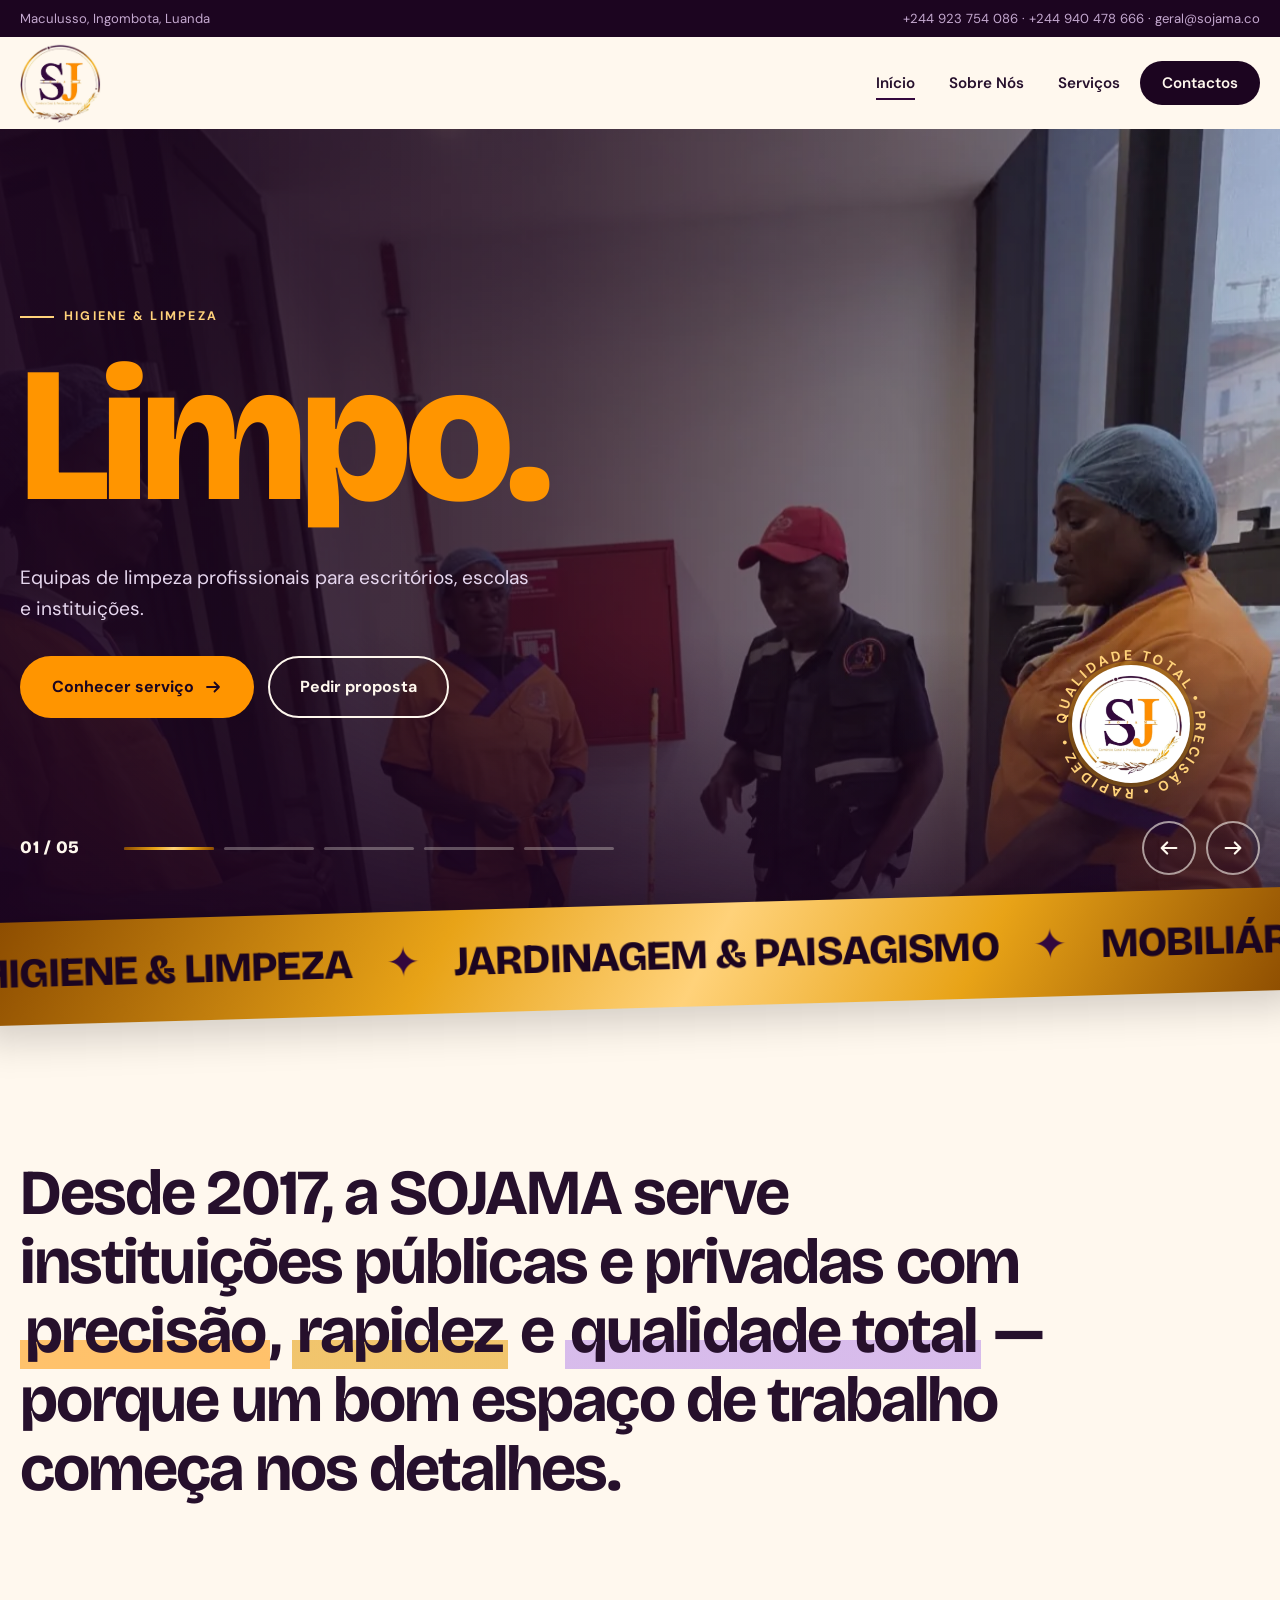
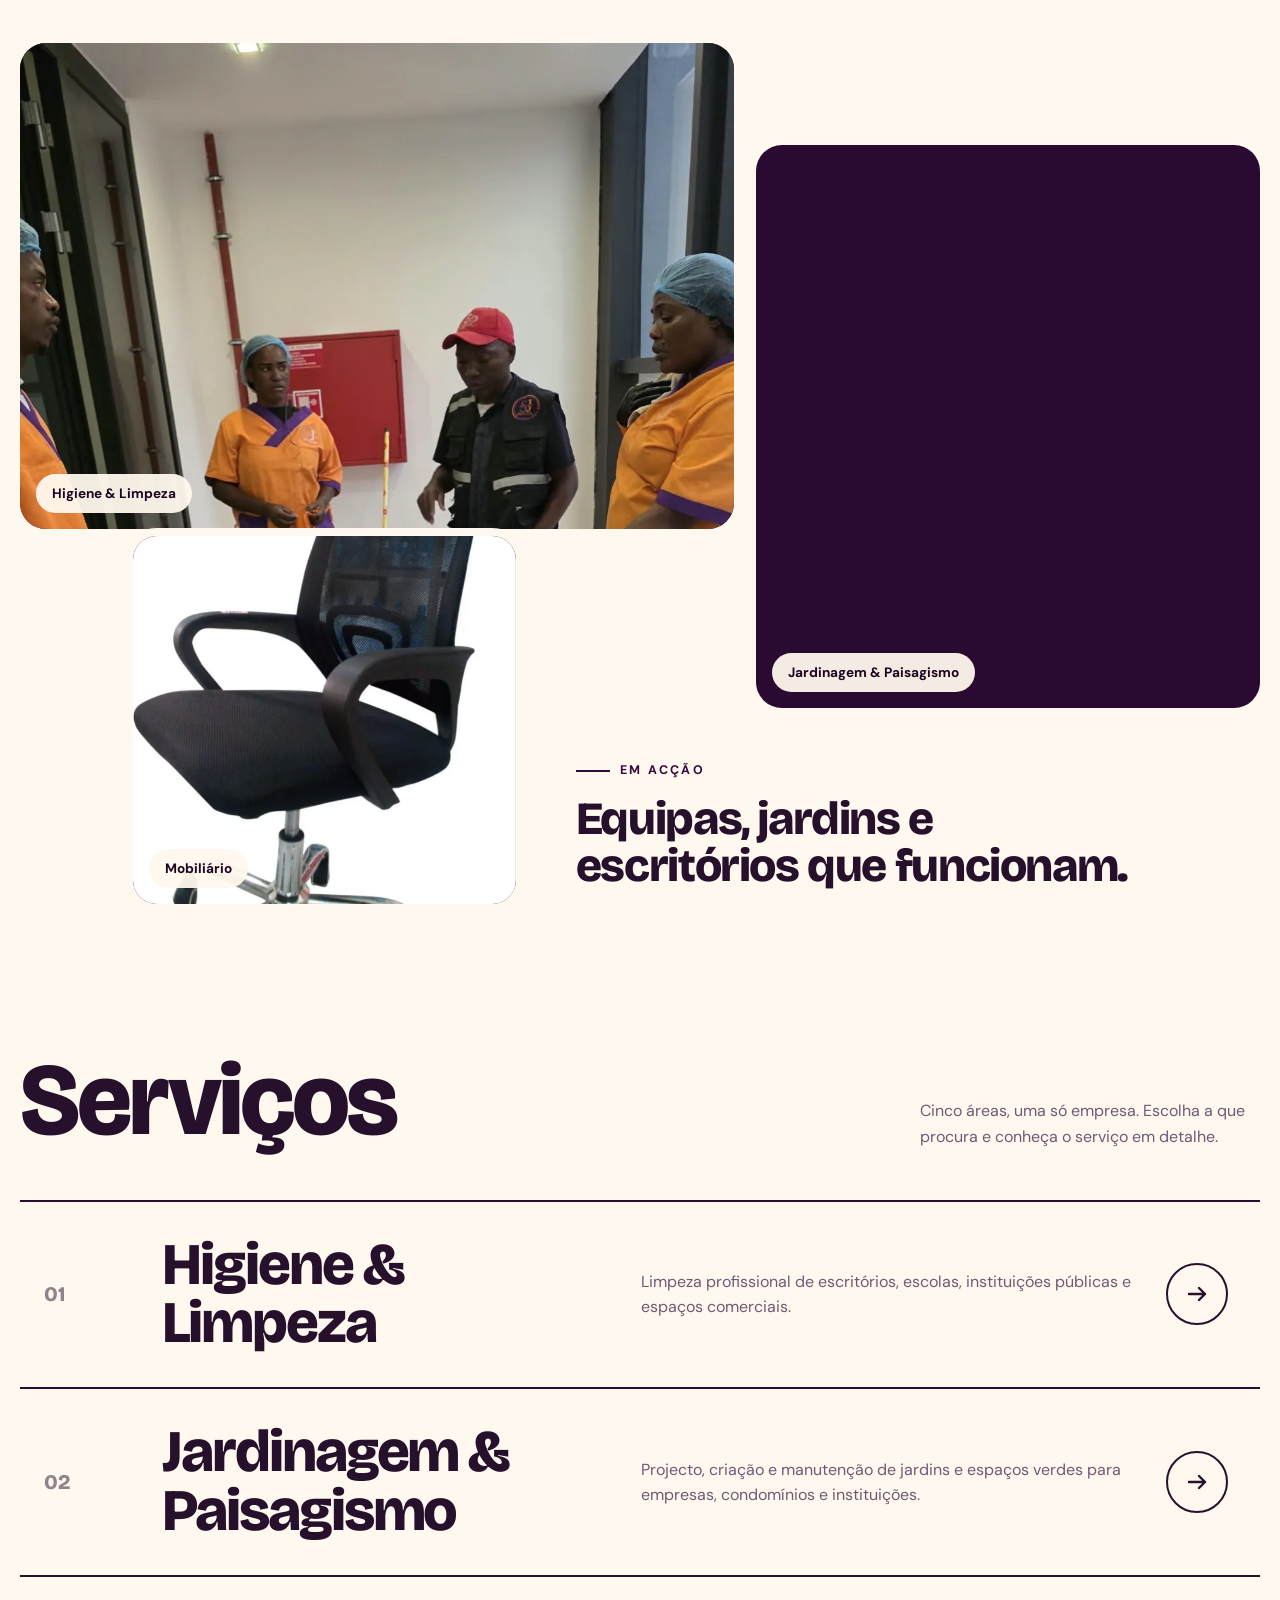
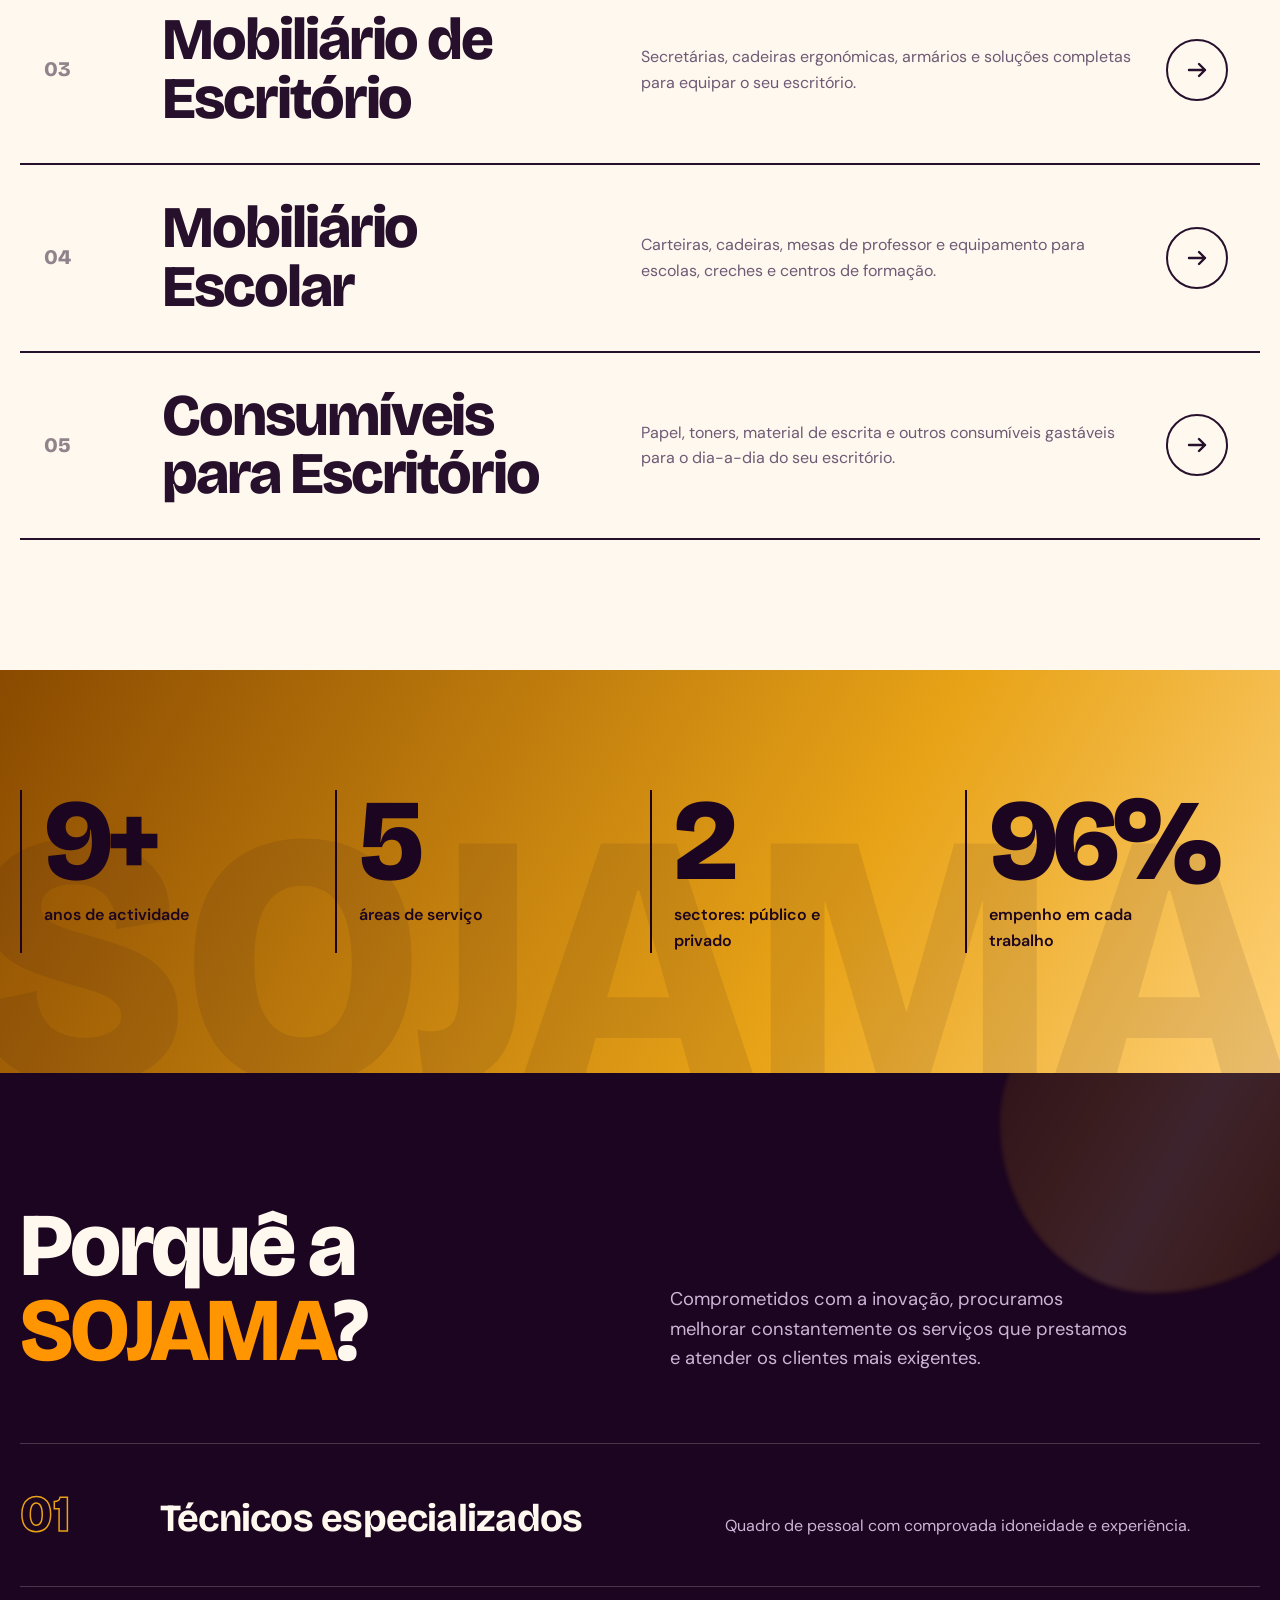
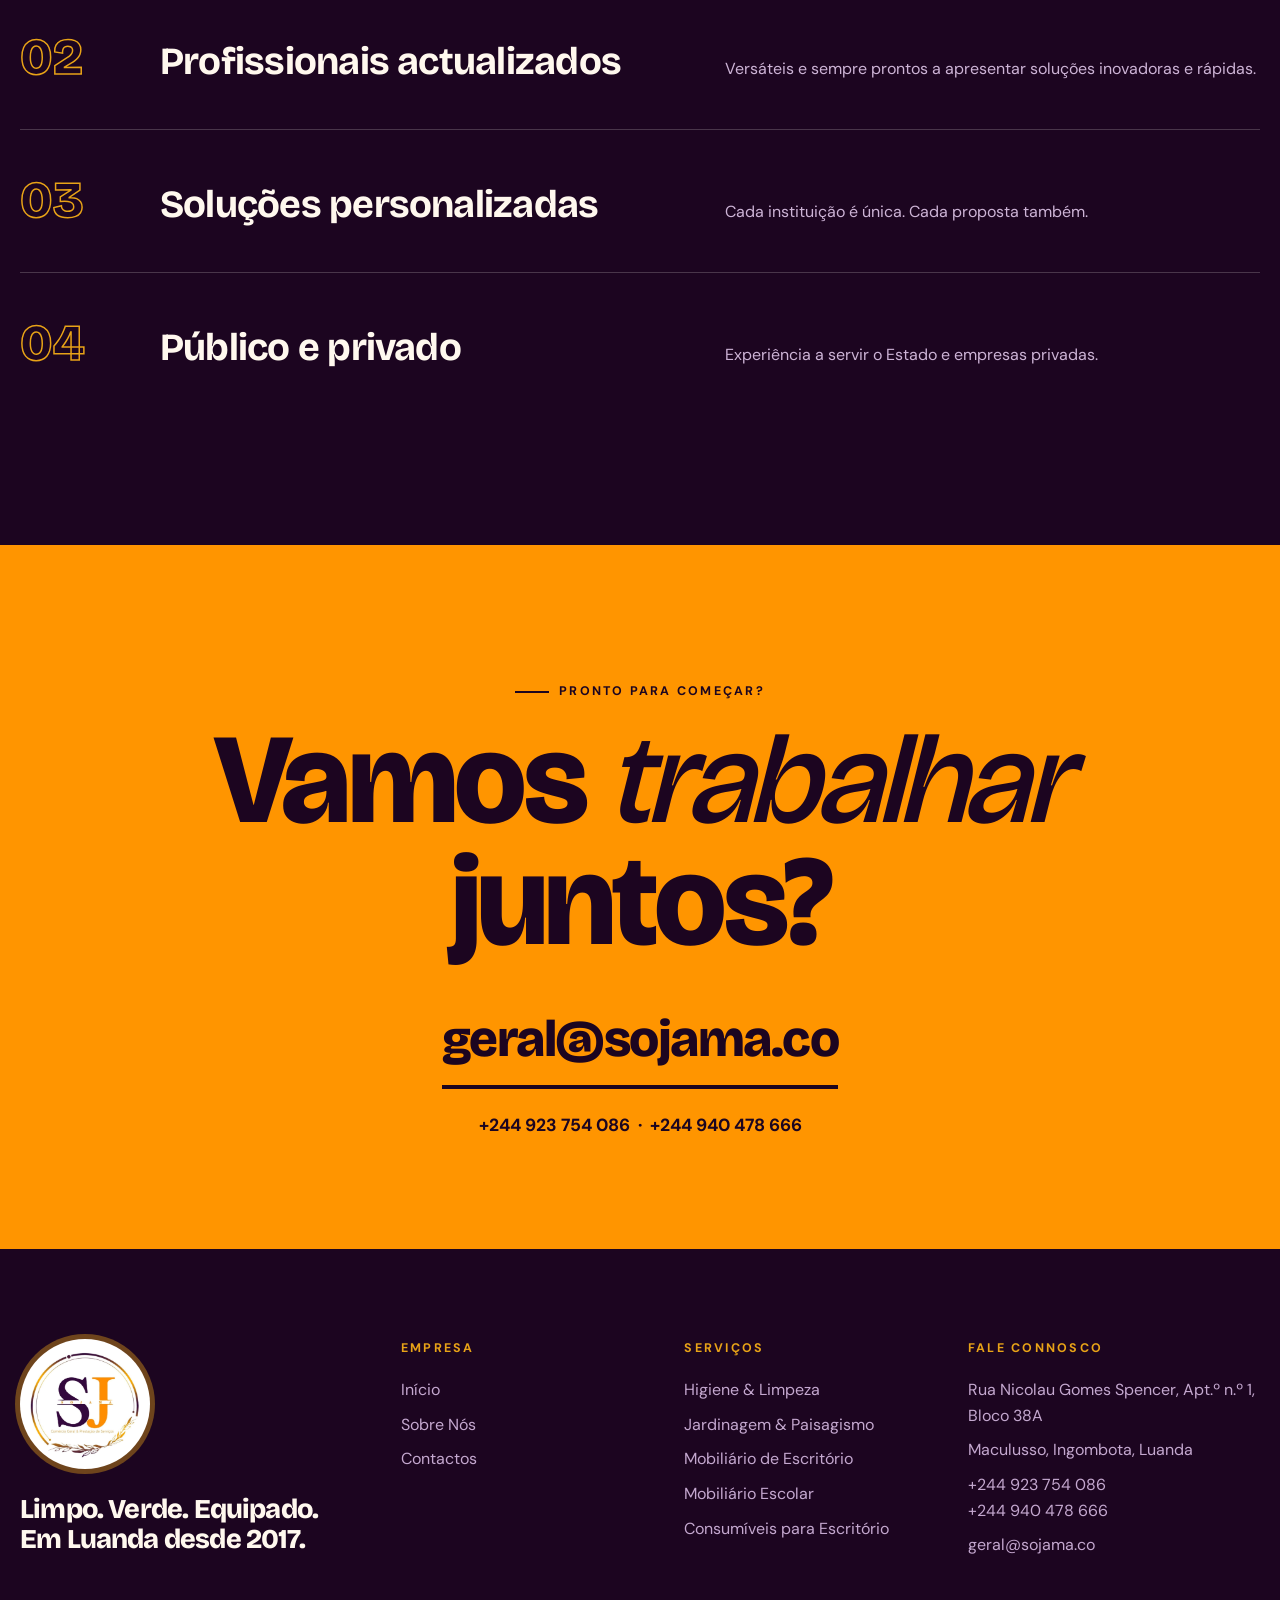
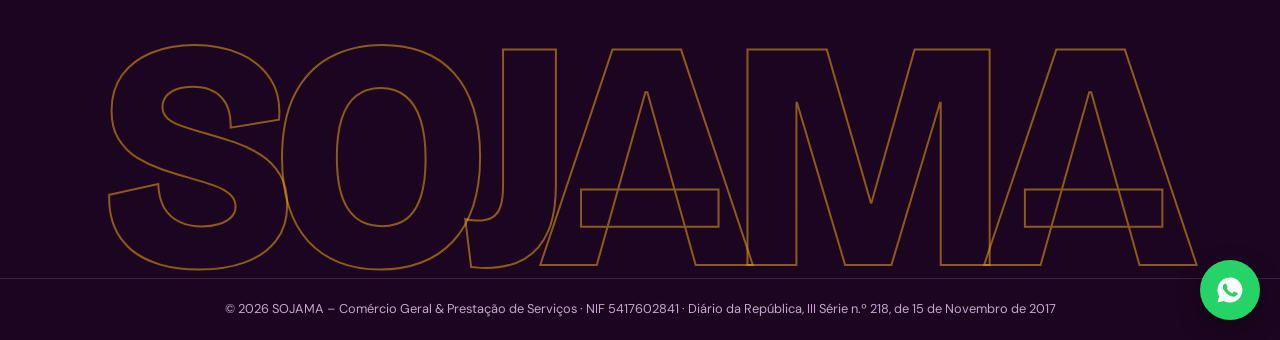
==== commit 3c688774: "Subida da sojama2" ====
--- a/index.html
+++ b/index.html
@@ -29,27 +29,27 @@
 <section class="hero slider" aria-roledescription="carousel" aria-label="Destaques da SOJAMA">
 <h1 class="sr">SOJAMA – Higiene, jardinagem, mobiliário e consumíveis em Luanda</h1>
 <div class="slides"><div class="slide on" role="group" aria-roledescription="slide" aria-label="1 de 5">
-<div class="sl-img"><img src="img/limpeza-equipa-1600.webp" srcset="img/limpeza-equipa-640.webp 640w, img/limpeza-equipa-1600.webp 1600w" sizes="100vw" width="1600" height="1067" alt="" fetchpriority="high" decoding="async"></div>
+<div class="sl-img"><img src="img/limpeza-equipa-l.webp" srcset="img/limpeza-equipa-s.webp 640w, img/limpeza-equipa-l.webp 1200w" sizes="100vw" width="1200" height="800" alt="" fetchpriority="high" decoding="async"></div>
 <div class="container sl-txt"><span class="eyebrow t-ouro2">Higiene & Limpeza</span>
 <p class="disp sl-h"><span class="ln"><span class="t-laranja">Limpo.</span></span></p>
 <p class="sub">Equipas de limpeza profissionais para escritórios, escolas e instituições.</p>
 <div class="acoes"><a class="btn btn-laranja" href="higiene-limpeza.html">Conhecer serviço <svg viewBox="0 0 24 24" fill="none" stroke="currentColor" stroke-width="2.4" stroke-linecap="round" stroke-linejoin="round"><path d="M4 12h16M14 6l6 6-6 6"/></svg></a><a class="btn btn-linha" href="contactos.html">Pedir proposta</a></div></div></div><div class="slide" role="group" aria-roledescription="slide" aria-label="2 de 5">
-<div class="sl-img"><img src="img/jardim-aparar-1600.webp" srcset="img/jardim-aparar-640.webp 640w, img/jardim-aparar-1600.webp 1600w" sizes="100vw" width="1600" height="1067" alt="" loading="lazy" decoding="async"></div>
+<div class="sl-img"><img src="img/jardim-paisagismo-l.webp" srcset="img/jardim-paisagismo-s.webp 640w, img/jardim-paisagismo-l.webp 1200w" sizes="100vw" width="1200" height="800" alt="" loading="lazy" decoding="async"></div>
 <div class="container sl-txt"><span class="eyebrow t-ouro2">Jardinagem & Paisagismo</span>
 <p class="disp sl-h"><span class="ln"><span class="t-linha">Verde.</span></span></p>
 <p class="sub">Jardins e espaços verdes projectados, criados e mantidos com cuidado.</p>
 <div class="acoes"><a class="btn btn-laranja" href="jardinagem-paisagismo.html">Conhecer serviço <svg viewBox="0 0 24 24" fill="none" stroke="currentColor" stroke-width="2.4" stroke-linecap="round" stroke-linejoin="round"><path d="M4 12h16M14 6l6 6-6 6"/></svg></a><a class="btn btn-linha" href="contactos.html">Pedir proposta</a></div></div></div><div class="slide" role="group" aria-roledescription="slide" aria-label="3 de 5">
-<div class="sl-img"><img src="img/escritorio-mesa-1600.webp" srcset="img/escritorio-mesa-640.webp 640w, img/escritorio-mesa-1600.webp 1600w" sizes="100vw" width="1600" height="1600" alt="" loading="lazy" decoding="async"></div>
+<div class="sl-img"><img src="img/escritorio-reuniao-l.webp" srcset="img/escritorio-reuniao-s.webp 640w, img/escritorio-reuniao-l.webp 1125w" sizes="100vw" width="1125" height="750" alt="" loading="lazy" decoding="async"></div>
 <div class="container sl-txt"><span class="eyebrow t-ouro2">Mobiliário & Consumíveis</span>
 <p class="disp sl-h"><span class="ln"><span class="t-ouro">Equipado.</span></span></p>
 <p class="sub">Mobiliário de escritório e escolar e consumíveis para o seu dia-a-dia.</p>
 <div class="acoes"><a class="btn btn-laranja" href="mobiliario-escritorio.html">Conhecer serviço <svg viewBox="0 0 24 24" fill="none" stroke="currentColor" stroke-width="2.4" stroke-linecap="round" stroke-linejoin="round"><path d="M4 12h16M14 6l6 6-6 6"/></svg></a><a class="btn btn-linha" href="contactos.html">Pedir proposta</a></div></div></div><div class="slide" role="group" aria-roledescription="slide" aria-label="4 de 5">
-<div class="sl-img"><img src="img/jardim-sorrir-1600.webp" srcset="img/jardim-sorrir-640.webp 640w, img/jardim-sorrir-1600.webp 1600w" sizes="100vw" width="1600" height="1067" alt="" loading="lazy" decoding="async"></div>
+<div class="sl-img"><img src="img/jardim-canteiro-l.webp" srcset="img/jardim-canteiro-s.webp 640w, img/jardim-canteiro-l.webp 960w" sizes="100vw" width="960" height="640" alt="" loading="lazy" decoding="async"></div>
 <div class="container sl-txt"><span class="eyebrow t-ouro2">Quem somos</span>
 <p class="disp sl-h"><span class="ln"><span class="t-creme">Cuidado.</span></span></p>
 <p class="sub">Técnicos especializados, de idoneidade e experiência comprovadas.</p>
 <div class="acoes"><a class="btn btn-laranja" href="sobre.html">Sobre nós <svg viewBox="0 0 24 24" fill="none" stroke="currentColor" stroke-width="2.4" stroke-linecap="round" stroke-linejoin="round"><path d="M4 12h16M14 6l6 6-6 6"/></svg></a><a class="btn btn-linha" href="contactos.html">Pedir proposta</a></div></div></div><div class="slide" role="group" aria-roledescription="slide" aria-label="5 de 5">
-<div class="sl-img"><img src="img/limpeza-janela-1600.webp" srcset="img/limpeza-janela-640.webp 640w, img/limpeza-janela-1600.webp 1600w" sizes="100vw" width="1600" height="1067" alt="" loading="lazy" decoding="async"></div>
+<div class="sl-img"><img src="img/limpeza-escritorio-l.webp" srcset="img/limpeza-escritorio-s.webp 640w, img/limpeza-escritorio-l.webp 960w" sizes="100vw" width="960" height="640" alt="" loading="lazy" decoding="async"></div>
 <div class="container sl-txt"><span class="eyebrow t-ouro2">Qualidade total</span>
 <p class="disp sl-h"><span class="ln"><span class="t-laranja">Impecável.</span></span></p>
 <p class="sub">Precisão, rapidez e qualidade total em cada serviço que prestamos.</p>
@@ -62,14 +62,14 @@
 <section class="manifesto"><div class="container"><p class="rv">Desde 2017, a SOJAMA serve instituições públicas e privadas com <em>precisão</em>, <em class="o">rapidez</em> e <em class="c">qualidade total</em> — porque um bom espaço de trabalho começa nos detalhes.</p></div></section>
 
 <section class="mosaico"><div class="container mos">
-<a class="fig m1 rv-img" href="higiene-limpeza.html"><img src="img/limpeza-equipa-1600.webp" srcset="img/limpeza-equipa-640.webp 640w, img/limpeza-equipa-1600.webp 1600w" sizes="(min-width:960px) 56vw, 100vw" width="1600" height="1067" alt="Equipa de limpeza uniformizada a trabalhar em equipa" loading="lazy" decoding="async" data-par=".12"><span class="tag">Higiene &amp; Limpeza</span></a>
-<a class="fig m2 rv-img" href="jardinagem-paisagismo.html" style="--d:.15s"><img src="img/jardim-aparar-1600.webp" srcset="img/jardim-aparar-640.webp 640w, img/jardim-aparar-1600.webp 1600w" sizes="(min-width:960px) 36vw, 100vw" width="1600" height="1067" alt="Jardineiro a aparar uma sebe com máquina" loading="lazy" decoding="async" data-par=".12"><span class="tag">Jardinagem &amp; Paisagismo</span></a>
-<a class="fig m3 rv-img" href="mobiliario-escritorio.html" style="--d:.3s"><img src="img/escritorio-cadeira-preta-1600.webp" srcset="img/escritorio-cadeira-preta-640.webp 512w, img/escritorio-cadeira-preta-1600.webp 1280w" sizes="(min-width:960px) 24vw, 70vw" width="1280" height="1918" alt="Cadeira de escritório e secretária de madeira" loading="lazy" decoding="async" data-par=".12"><span class="tag">Mobiliário</span></a>
+<a class="fig m1 rv-img" href="higiene-limpeza.html"><img src="img/limpeza-equipa-l.webp" srcset="img/limpeza-equipa-s.webp 640w, img/limpeza-equipa-l.webp 1200w" sizes="(min-width:960px) 56vw, 100vw" width="1200" height="800" alt="Equipa de limpeza SOJAMA uniformizada" loading="lazy" decoding="async" data-par=".12"><span class="tag">Higiene &amp; Limpeza</span></a>
+<a class="fig m2 rv-img" href="jardinagem-paisagismo.html" style="--d:.15s"><img src="img/jardim-paisagismo-l.webp" srcset="img/jardim-paisagismo-s.webp 640w, img/jardim-paisagismo-l.webp 1200w" sizes="(min-width:960px) 36vw, 100vw" width="1200" height="800" alt="Jardim em construção com relva e pedra decorativa" loading="lazy" decoding="async" data-par=".12"><span class="tag">Jardinagem &amp; Paisagismo</span></a>
+<a class="fig m3 rv-img" href="mobiliario-escritorio.html" style="--d:.3s"><img src="img/escritorio-cadeira-operativa-l.webp" srcset="img/escritorio-cadeira-operativa-s.webp 640w, img/escritorio-cadeira-operativa-l.webp 960w" sizes="(min-width:960px) 24vw, 70vw" width="960" height="1280" alt="Cadeira operativa de escritório" loading="lazy" decoding="async" data-par=".12"><span class="tag">Mobiliário</span></a>
 <div class="m4 rv"><span class="eyebrow">Em acção</span><p class="disp">Equipas, jardins e escritórios que funcionam.</p></div>
 </div></section>
 <section class="servicos-lista pad" id="servicos" style="padding-top:20px"><div class="container">
 <div class="sl-topo"><h2 class="disp rv">Serviços</h2><p class="rv">Cinco áreas, uma só empresa. Escolha a que procura e conheça o serviço em detalhe.</p></div>
-<a class="linha-s rv" style="--c:#c7a2ea;--d:0s" href="higiene-limpeza.html"><span class="n">01</span><h3>Higiene & Limpeza</h3><p>Limpeza profissional de escritórios, escolas, instituições públicas e espaços comerciais.</p><span class="seta"><svg viewBox="0 0 24 24" fill="none" stroke="currentColor" stroke-width="2.4" stroke-linecap="round" stroke-linejoin="round"><path d="M4 12h16M14 6l6 6-6 6"/></svg></span><span class="foto"><img src="img/limpeza-janela-1600.webp" srcset="img/limpeza-janela-640.webp 640w, img/limpeza-janela-1600.webp 1600w" sizes="220px" width="1600" height="1067" alt="Funcionária da SOJAMA a limpar uma janela" loading="lazy" decoding="async"></span></a><a class="linha-s rv" style="--c:#f2b632;--d:0.06s" href="jardinagem-paisagismo.html"><span class="n">02</span><h3>Jardinagem & Paisagismo</h3><p>Projecto, criação e manutenção de jardins e espaços verdes para empresas, condomínios e instituições.</p><span class="seta"><svg viewBox="0 0 24 24" fill="none" stroke="currentColor" stroke-width="2.4" stroke-linecap="round" stroke-linejoin="round"><path d="M4 12h16M14 6l6 6-6 6"/></svg></span><span class="foto"><img src="img/jardim-aparar-1600.webp" srcset="img/jardim-aparar-640.webp 640w, img/jardim-aparar-1600.webp 1600w" sizes="220px" width="1600" height="1067" alt="Jardineiro a aparar uma sebe com máquina" loading="lazy" decoding="async"></span></a><a class="linha-s rv" style="--c:#ff9500;--d:0.12s" href="mobiliario-escritorio.html"><span class="n">03</span><h3>Mobiliário de Escritório</h3><p>Secretárias, cadeiras ergonómicas, armários e soluções completas para equipar o seu escritório.</p><span class="seta"><svg viewBox="0 0 24 24" fill="none" stroke="currentColor" stroke-width="2.4" stroke-linecap="round" stroke-linejoin="round"><path d="M4 12h16M14 6l6 6-6 6"/></svg></span><span class="foto"><img src="img/escritorio-mesa-1600.webp" srcset="img/escritorio-mesa-640.webp 640w, img/escritorio-mesa-1600.webp 1600w" sizes="220px" width="1600" height="1600" alt="Secretária branca com computador e cadeira" loading="lazy" decoding="async"></span></a><a class="linha-s rv" style="--c:#ff7f9e;--d:0.18s" href="mobiliario-escolar.html"><span class="n">04</span><h3>Mobiliário Escolar</h3><p>Carteiras, cadeiras, mesas de professor e equipamento para escolas, creches e centros de formação.</p><span class="seta"><svg viewBox="0 0 24 24" fill="none" stroke="currentColor" stroke-width="2.4" stroke-linecap="round" stroke-linejoin="round"><path d="M4 12h16M14 6l6 6-6 6"/></svg></span><span class="foto"><img src="img/escritorio-cadeira-vermelha-1600.webp" srcset="img/escritorio-cadeira-vermelha-640.webp 512w, img/escritorio-cadeira-vermelha-1600.webp 1280w" sizes="220px" width="1280" height="1918" alt="Posto de trabalho com cadeira ergonómica vermelha" loading="lazy" decoding="async"></span></a><a class="linha-s rv" style="--c:#ffd2a1;--d:0.24s" href="consumiveis-escritorio.html"><span class="n">05</span><h3>Consumíveis para Escritório</h3><p>Papel, toners, material de escrita e outros consumíveis gastáveis para o dia-a-dia do seu escritório.</p><span class="seta"><svg viewBox="0 0 24 24" fill="none" stroke="currentColor" stroke-width="2.4" stroke-linecap="round" stroke-linejoin="round"><path d="M4 12h16M14 6l6 6-6 6"/></svg></span><span class="foto"><img src="img/escritorio-cadeira-preta-1600.webp" srcset="img/escritorio-cadeira-preta-640.webp 512w, img/escritorio-cadeira-preta-1600.webp 1280w" sizes="220px" width="1280" height="1918" alt="Cadeira de escritório e secretária de madeira" loading="lazy" decoding="async"></span></a>
+<a class="linha-s rv" style="--c:#c7a2ea;--d:0s" href="higiene-limpeza.html"><span class="n">01</span><h3>Higiene & Limpeza</h3><p>Limpeza profissional de escritórios, escolas, instituições públicas e espaços comerciais.</p><span class="seta"><svg viewBox="0 0 24 24" fill="none" stroke="currentColor" stroke-width="2.4" stroke-linecap="round" stroke-linejoin="round"><path d="M4 12h16M14 6l6 6-6 6"/></svg></span><span class="foto"><img src="img/limpeza-escritorio-l.webp" srcset="img/limpeza-escritorio-s.webp 640w, img/limpeza-escritorio-l.webp 960w" sizes="220px" width="960" height="640" alt="Funcionária da SOJAMA a limpar um escritório" loading="lazy" decoding="async"></span></a><a class="linha-s rv" style="--c:#f2b632;--d:0.06s" href="jardinagem-paisagismo.html"><span class="n">02</span><h3>Jardinagem & Paisagismo</h3><p>Projecto, criação e manutenção de jardins e espaços verdes para empresas, condomínios e instituições.</p><span class="seta"><svg viewBox="0 0 24 24" fill="none" stroke="currentColor" stroke-width="2.4" stroke-linecap="round" stroke-linejoin="round"><path d="M4 12h16M14 6l6 6-6 6"/></svg></span><span class="foto"><img src="img/jardim-paisagismo-l.webp" srcset="img/jardim-paisagismo-s.webp 640w, img/jardim-paisagismo-l.webp 1200w" sizes="220px" width="1200" height="800" alt="Jardim em construção com relva e pedra decorativa" loading="lazy" decoding="async"></span></a><a class="linha-s rv" style="--c:#ff9500;--d:0.12s" href="mobiliario-escritorio.html"><span class="n">03</span><h3>Mobiliário de Escritório</h3><p>Secretárias, cadeiras ergonómicas, armários e soluções completas para equipar o seu escritório.</p><span class="seta"><svg viewBox="0 0 24 24" fill="none" stroke="currentColor" stroke-width="2.4" stroke-linecap="round" stroke-linejoin="round"><path d="M4 12h16M14 6l6 6-6 6"/></svg></span><span class="foto"><img src="img/escritorio-mesa-madeira-l.webp" srcset="img/escritorio-mesa-madeira-s.webp 640w, img/escritorio-mesa-madeira-l.webp 1280w" sizes="220px" width="1280" height="960" alt="Secretária de escritório com gavetas" loading="lazy" decoding="async"></span></a><a class="linha-s rv" style="--c:#ff7f9e;--d:0.18s" href="mobiliario-escolar.html"><span class="n">04</span><h3>Mobiliário Escolar</h3><p>Carteiras, cadeiras, mesas de professor e equipamento para escolas, creches e centros de formação.</p><span class="seta"><svg viewBox="0 0 24 24" fill="none" stroke="currentColor" stroke-width="2.4" stroke-linecap="round" stroke-linejoin="round"><path d="M4 12h16M14 6l6 6-6 6"/></svg></span><span class="foto"><img src="img/escritorio-cadeira-director-l.webp" srcset="img/escritorio-cadeira-director-s.webp 640w, img/escritorio-cadeira-director-l.webp 721w" sizes="220px" width="721" height="775" alt="Cadeira de direcção em pele" loading="lazy" decoding="async"></span></a><a class="linha-s rv" style="--c:#ffd2a1;--d:0.24s" href="consumiveis-escritorio.html"><span class="n">05</span><h3>Consumíveis para Escritório</h3><p>Papel, toners, material de escrita e outros consumíveis gastáveis para o dia-a-dia do seu escritório.</p><span class="seta"><svg viewBox="0 0 24 24" fill="none" stroke="currentColor" stroke-width="2.4" stroke-linecap="round" stroke-linejoin="round"><path d="M4 12h16M14 6l6 6-6 6"/></svg></span><span class="foto"><img src="img/escritorio-cadeira-operativa-l.webp" srcset="img/escritorio-cadeira-operativa-s.webp 640w, img/escritorio-cadeira-operativa-l.webp 960w" sizes="220px" width="960" height="1280" alt="Cadeira operativa de escritório" loading="lazy" decoding="async"></span></a>
 </div></section>
 
 <section class="numeros"><div class="container"><div class="num-grid">
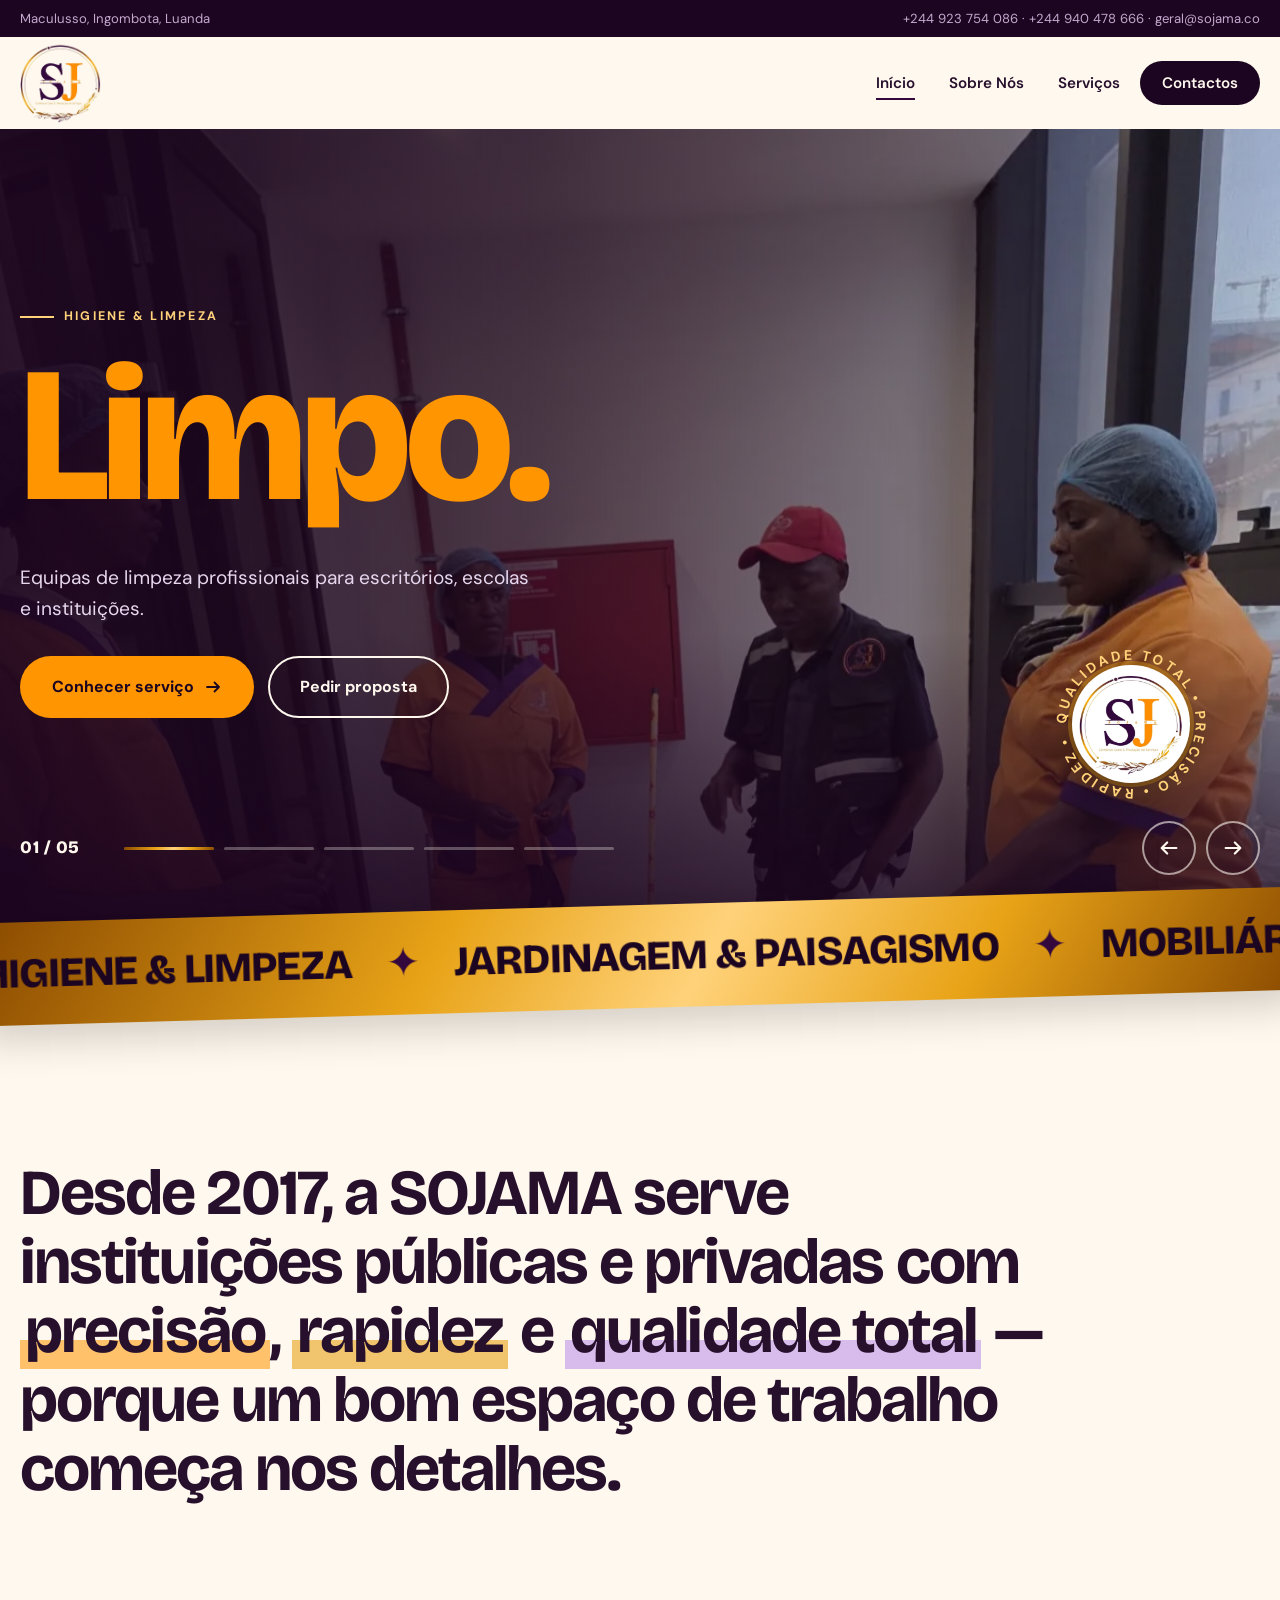
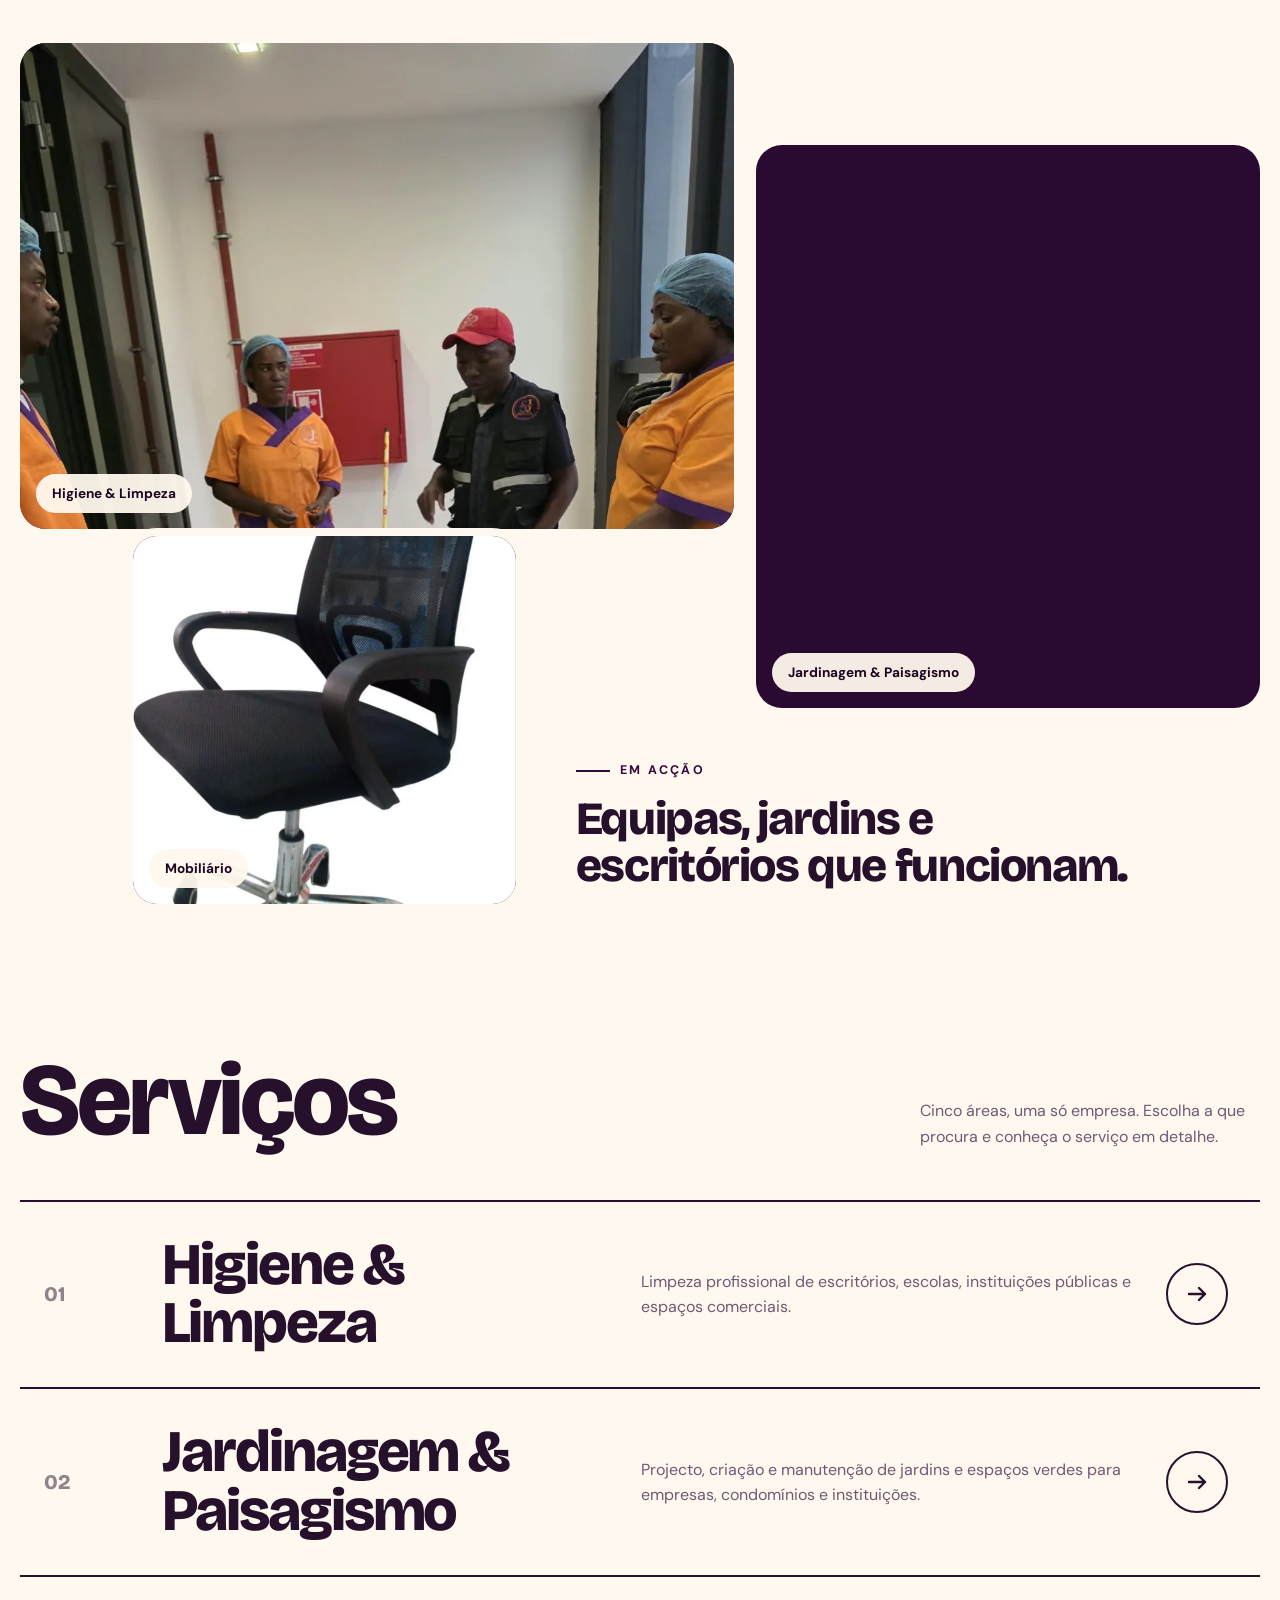
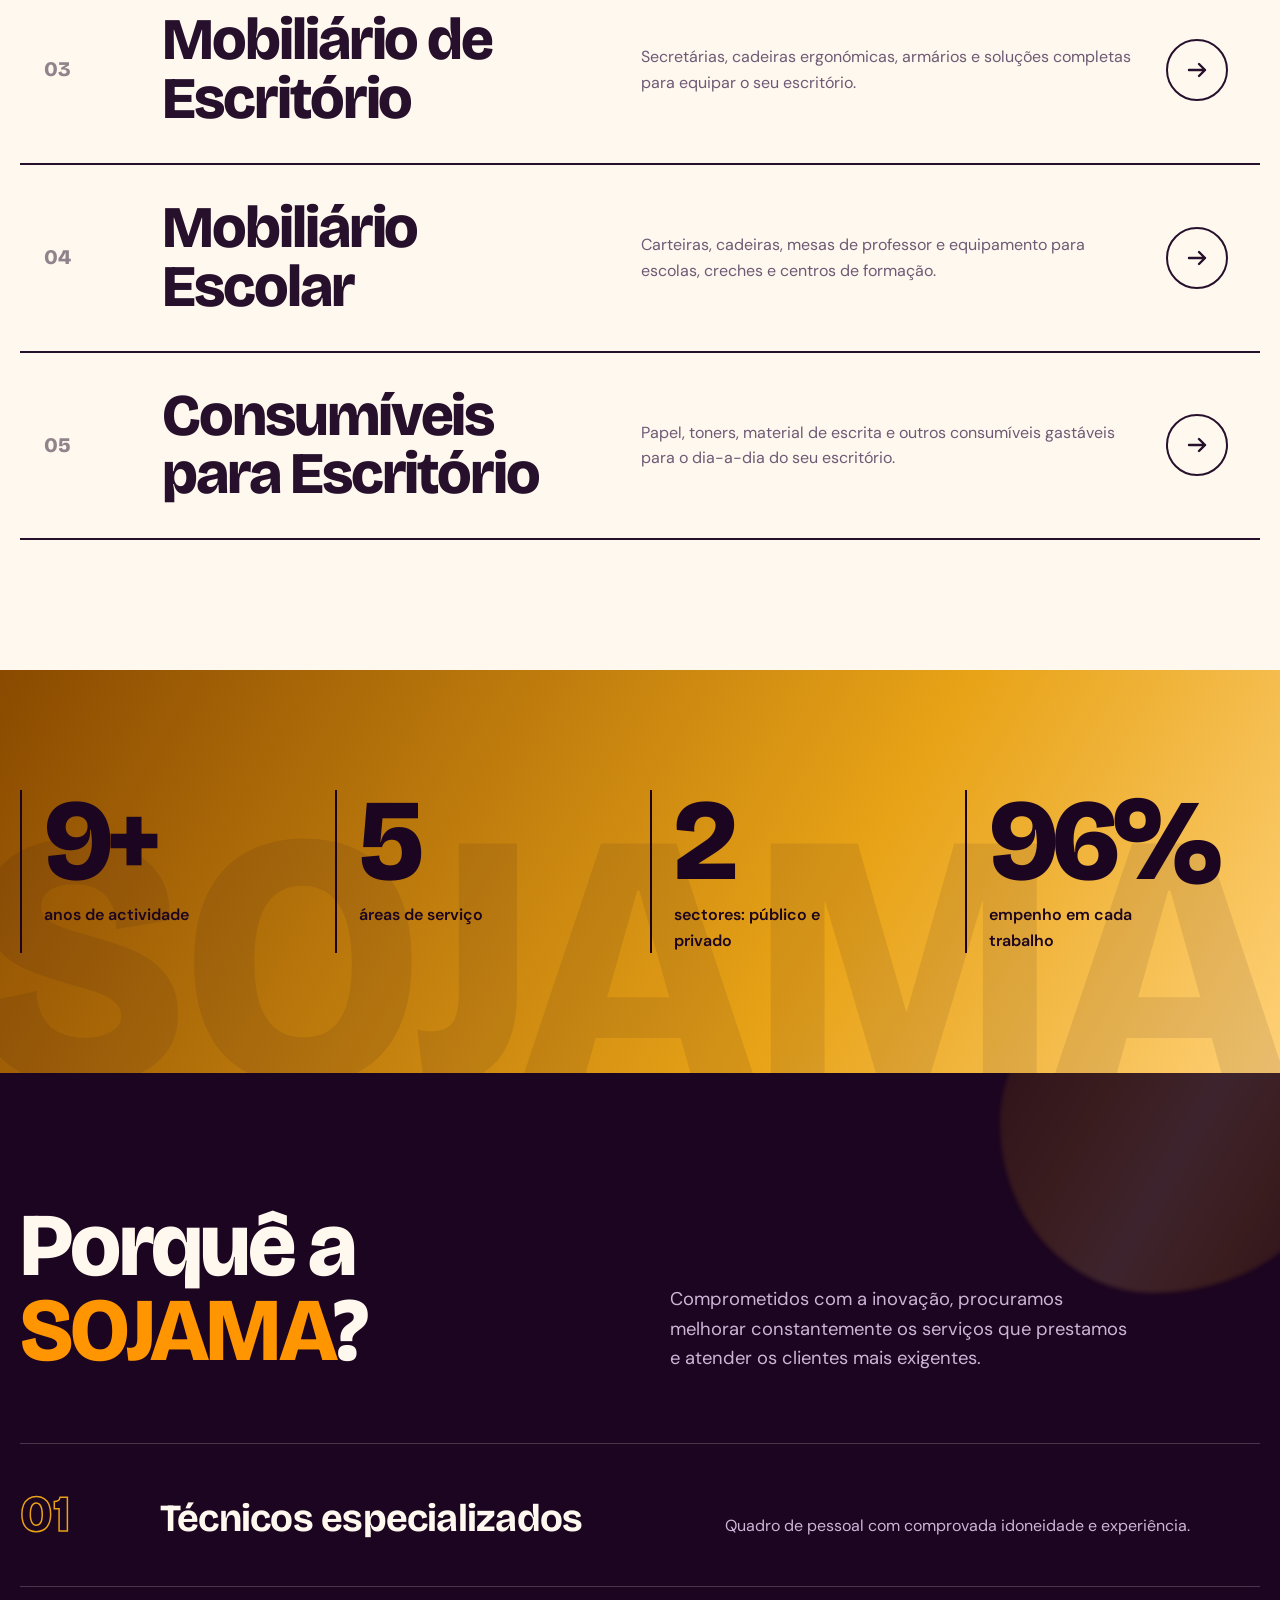
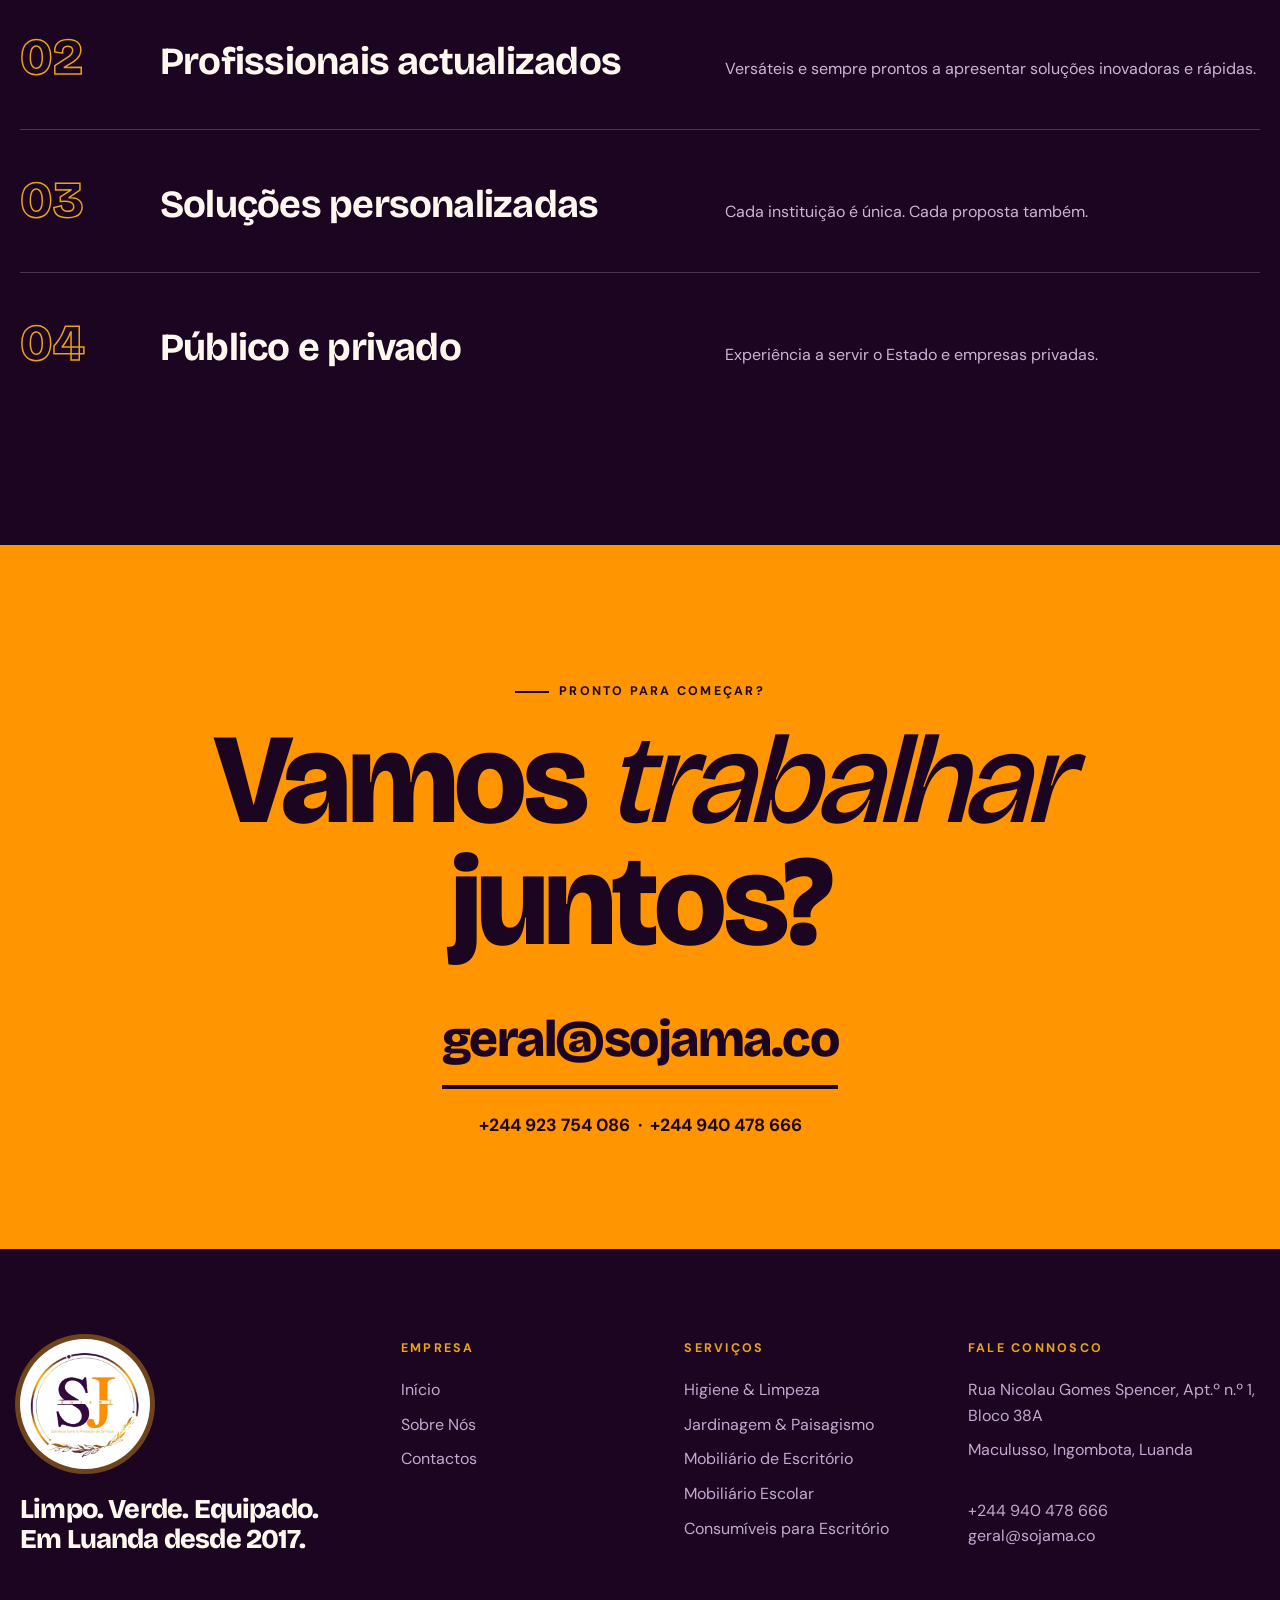
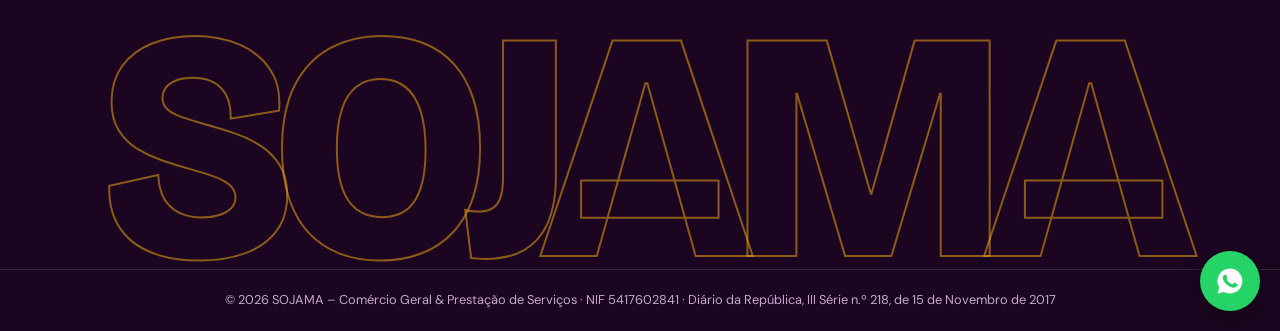
==== commit 897b7417: "Update index.html" ====
--- a/index.html
+++ b/index.html
@@ -91,7 +91,7 @@
 <div><div class="flogo"><img src="imagem/logo.png" alt="SOJAMA" width="120" height="120"></div><p class="big">Limpo. Verde. Equipado. Em Luanda desde 2017.</p></div>
 <div><h4>Empresa</h4><ul><li><a href="index.html">Início</a></li><li><a href="sobre.html">Sobre Nós</a></li><li><a href="contactos.html">Contactos</a></li></ul></div>
 <div><h4>Serviços</h4><ul><li><a href="higiene-limpeza.html">Higiene & Limpeza</a></li><li><a href="jardinagem-paisagismo.html">Jardinagem & Paisagismo</a></li><li><a href="mobiliario-escritorio.html">Mobiliário de Escritório</a></li><li><a href="mobiliario-escolar.html">Mobiliário Escolar</a></li><li><a href="consumiveis-escritorio.html">Consumíveis para Escritório</a></li></ul></div>
-<div><h4>Fale connosco</h4><ul><li>Rua Nicolau Gomes Spencer, Apt.º n.º 1, Bloco 38A</li><li>Maculusso, Ingombota, Luanda</li><li><a href="tel:+244923754086">+244 923 754 086</a><br><a href="tel:+244940478666">+244 940 478 666</a></li><li><a href="mailto:geral@sojama.co">geral@sojama.co</a></li></ul></div>
+<div><h4>Fale connosco</h4><ul><li>Rua Nicolau Gomes Spencer, Apt.º n.º 1, Bloco 38A</li><li>Maculusso, Ingombota, Luanda</li><br><a href="tel:+244940478666">+244 940 478 666</a></li><li><a href="mailto:geral@sojama.co">geral@sojama.co</a></li></ul></div>
 </div></div>
 <div class="wordmark" aria-hidden="true">SOJAMA</div>
 <div class="legal">© 2026 SOJAMA – Comércio Geral &amp; Prestação de Serviços · NIF 5417602841 · Diário da República, III Série n.º 218, de 15 de Novembro de 2017</div>
@@ -99,4 +99,4 @@
 <a class="whats" href="https://wa.me/244923754086" aria-label="WhatsApp" target="_blank" rel="noopener"><svg viewBox="0 0 24 24" fill="currentColor"><path d="M12 2a10 10 0 00-8.6 15.1L2 22l5-1.3A10 10 0 1012 2zm5.2 14.1c-.2.6-1.3 1.2-1.8 1.2-.5.1-1 .2-3.3-.7-2.8-1.2-4.6-4-4.7-4.2-.1-.2-1.1-1.5-1.1-2.9s.7-2 1-2.3c.2-.3.5-.3.7-.3h.5c.2 0 .4 0 .6.5l.8 2c.1.2.1.3 0 .5l-.3.4c-.1.2-.3.3-.1.6.2.3.8 1.3 1.7 2.1 1.1 1 2.1 1.300 2.400 1.500.3.100.5.100.600-.1l.9-1c.2-.3.4-.2.600-.1l1.900.9c.3.1.5.2.5.3.1.100.1.600-.1 1.200z"/></svg></a>
 <script src="js/main.js"></script>
 </body>
-</html>+</html>
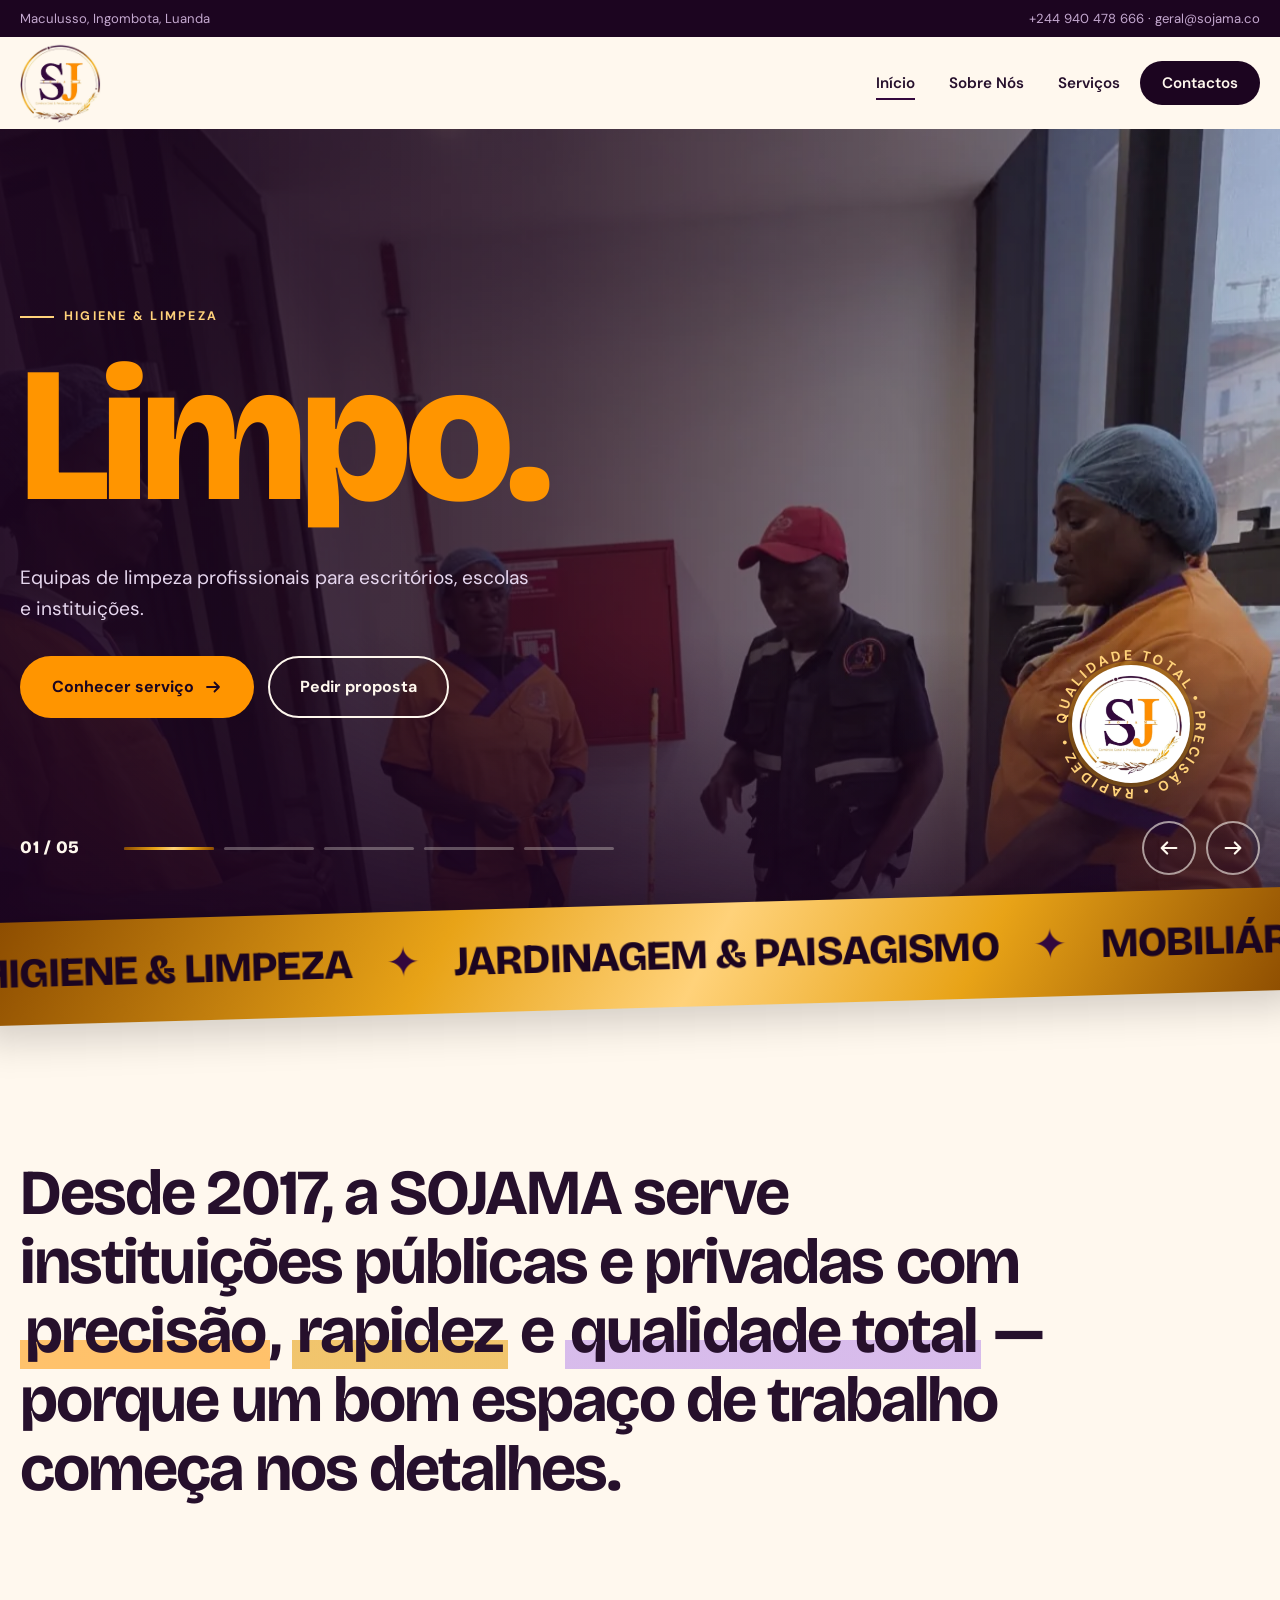
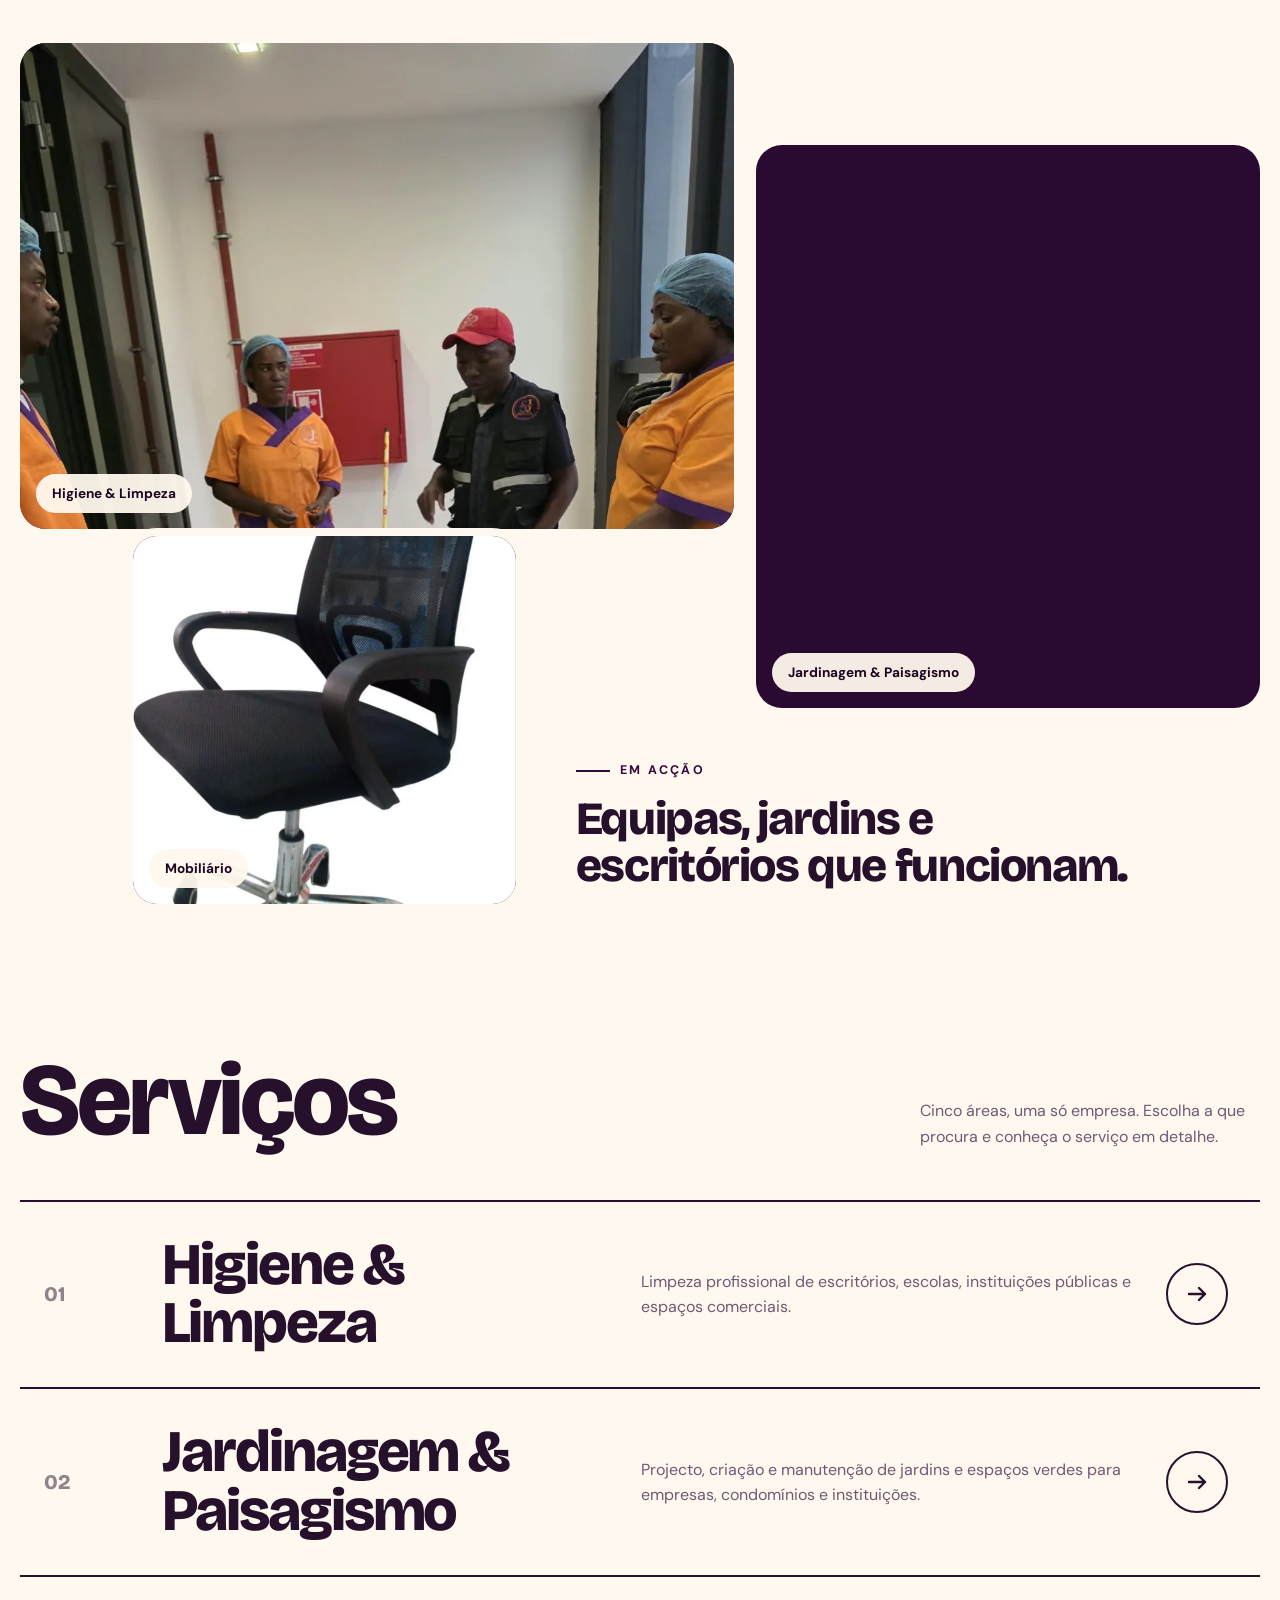
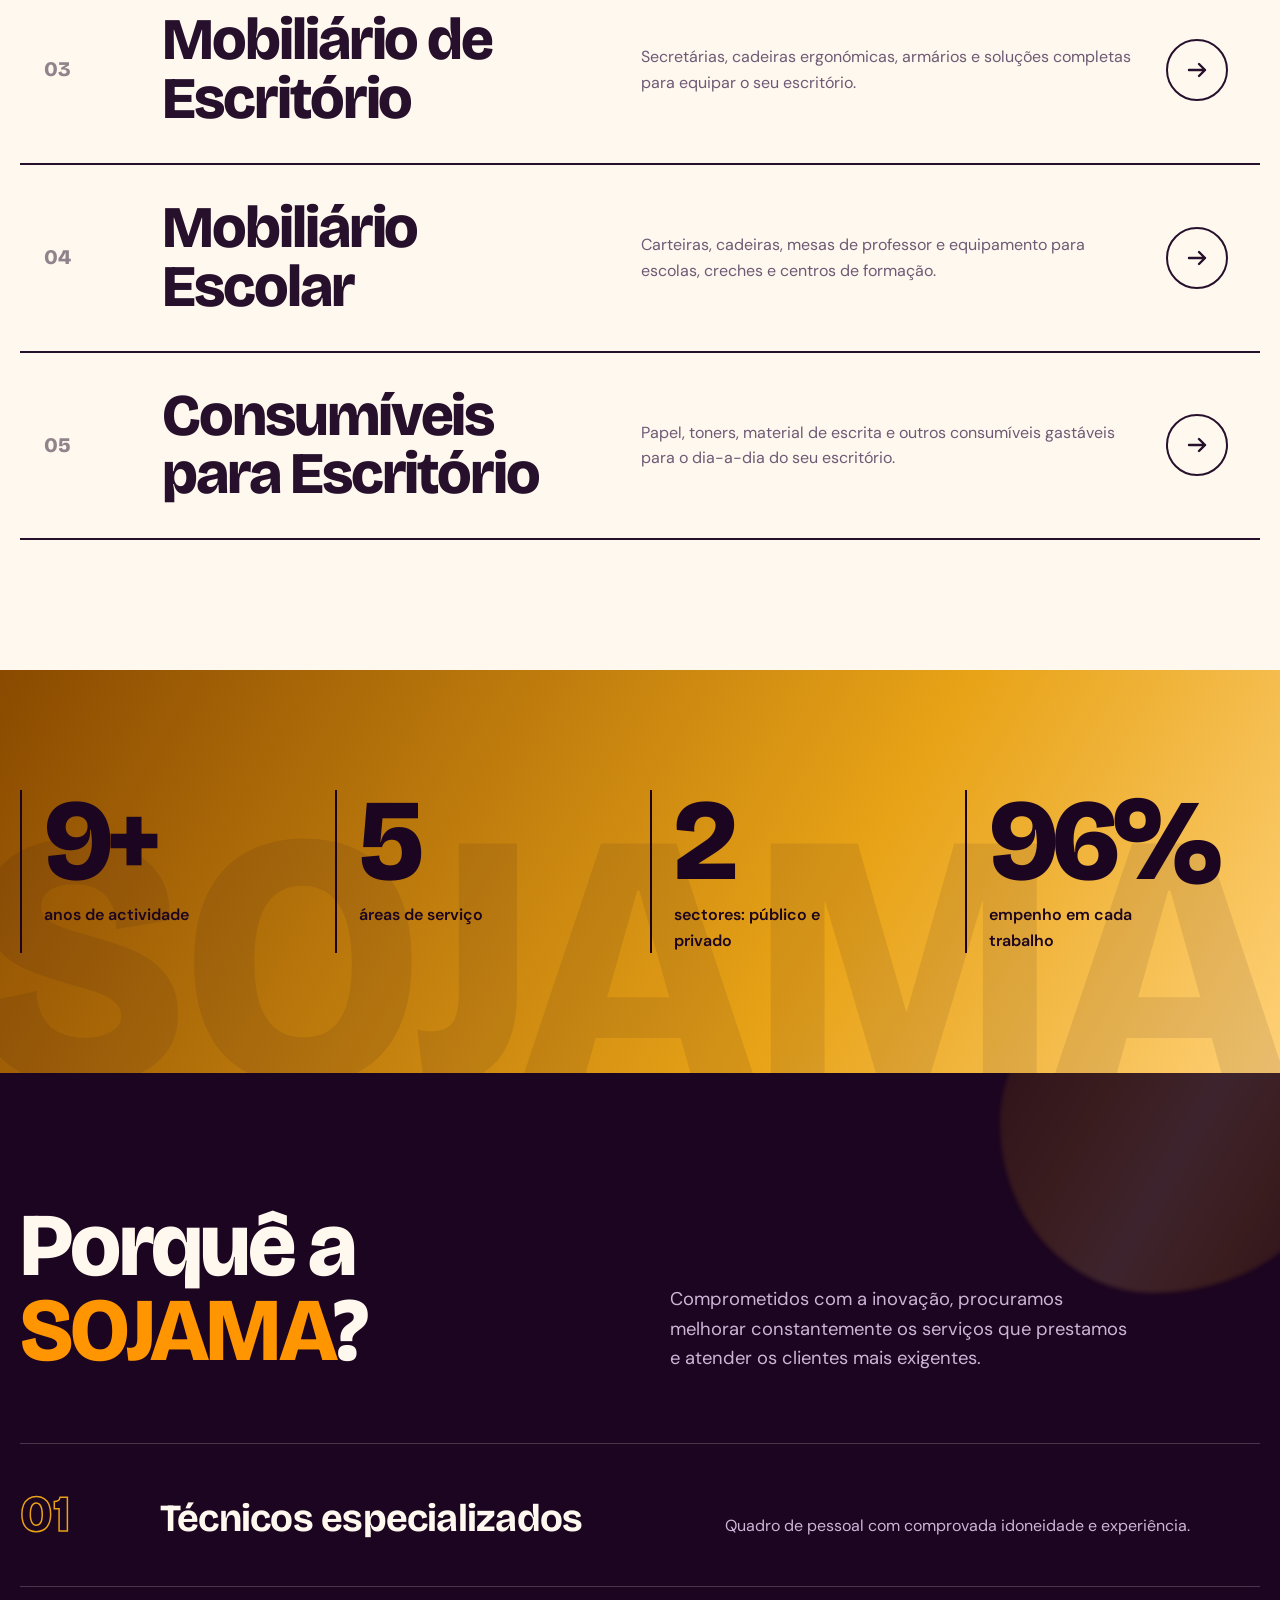
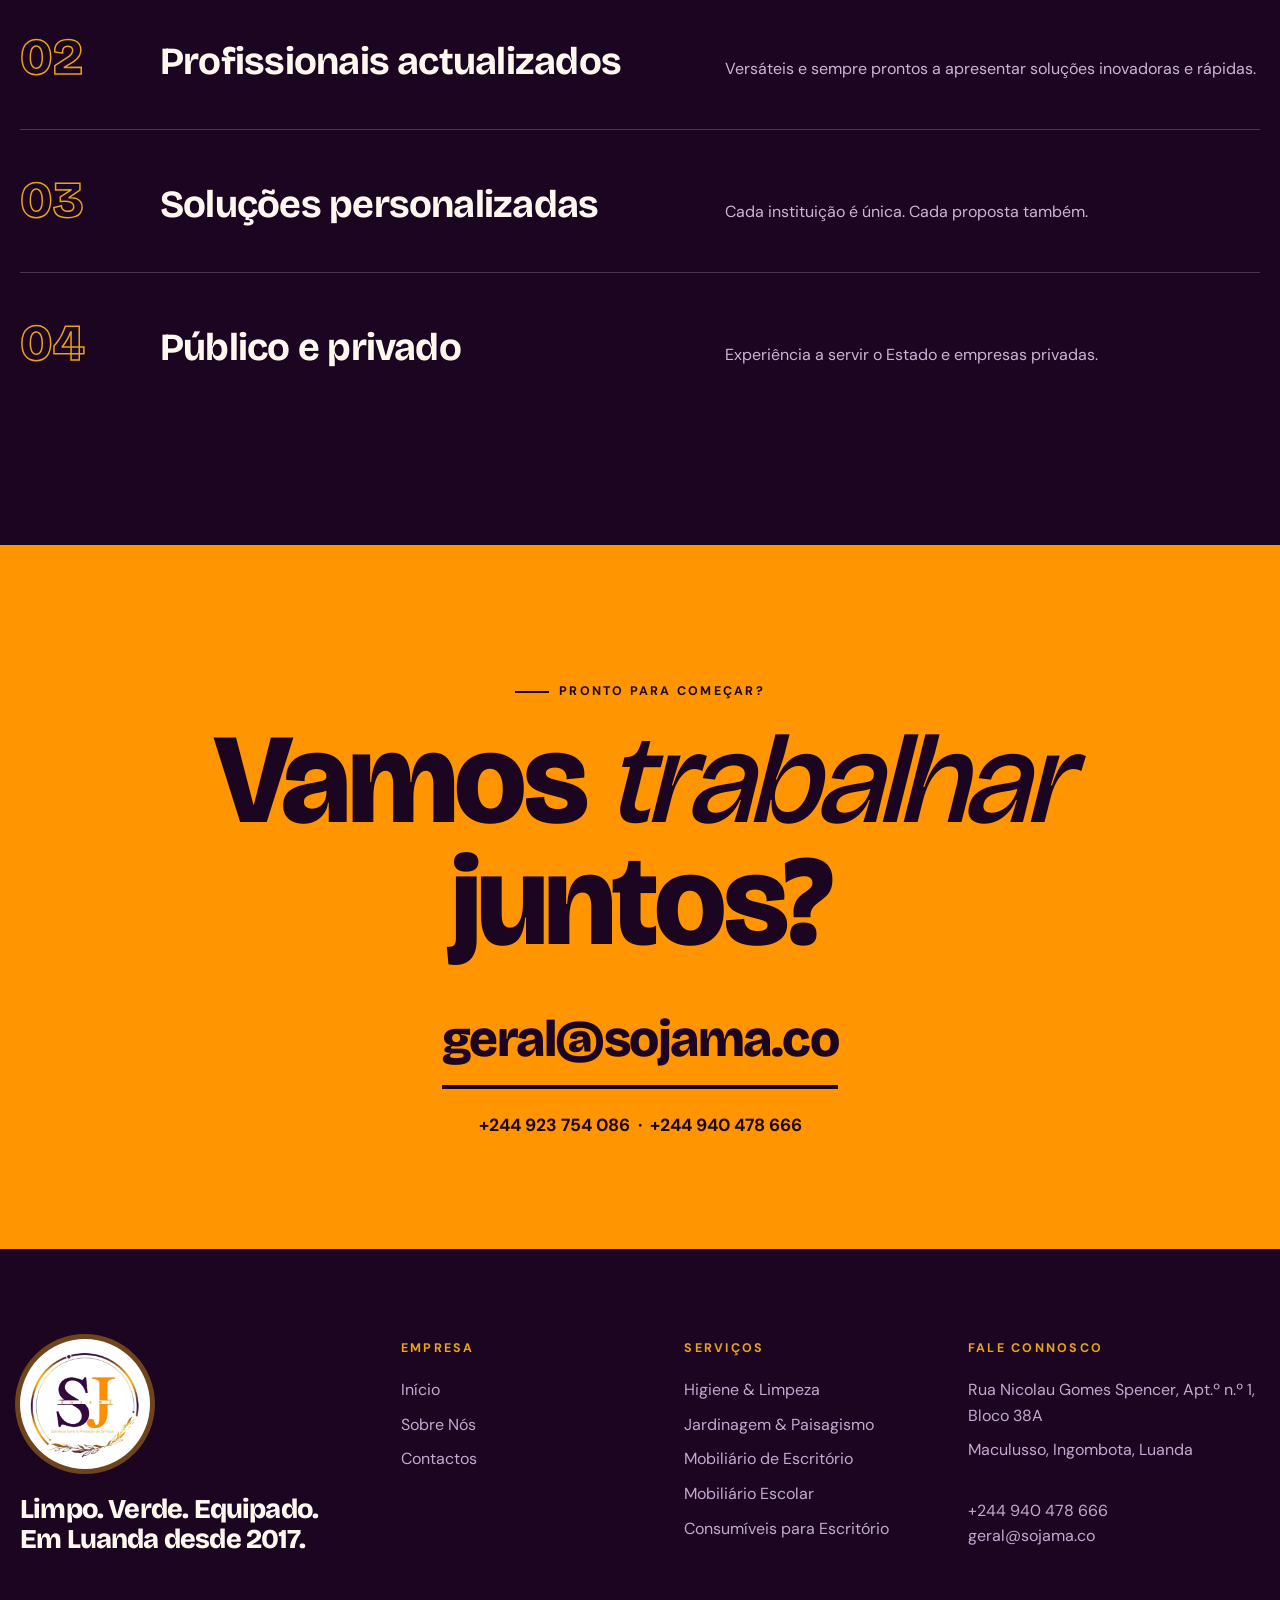
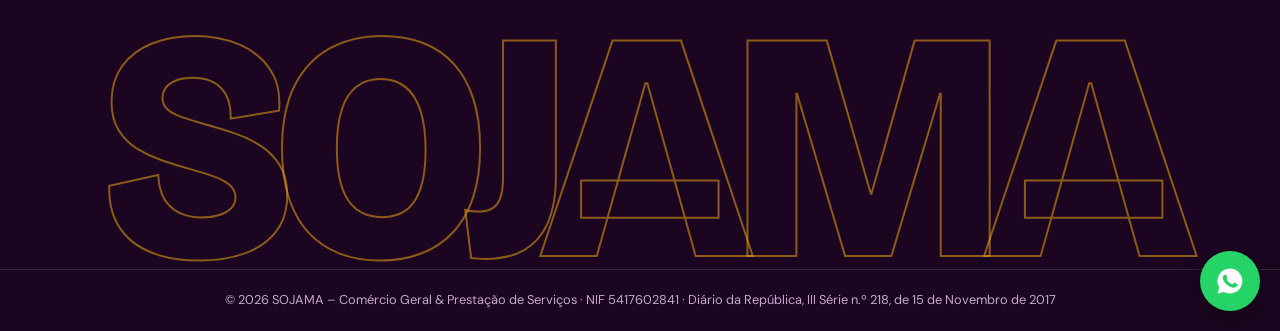
==== commit ca4d9cc7: "Remove duplicate topbar div in index.html" ====
--- a/index.html
+++ b/index.html
@@ -14,7 +14,7 @@
 </head>
 <body>
 <div class="progress"></div>
-<div class="topbar"><div class="container"><span>Maculusso, Ingombota, Luanda</span><span><a href="tel:+244923754086">+244 923 754 086</a> · <a href="tel:+244940478666">+244 940 478 666</a> · <a href="mailto:geral@sojama.co">geral@sojama.co</a></span></div></div>
+<div class="topbar"><div class="container"><span>Maculusso, Ingombota, Luanda</span><span> <a href="tel:+244940478666">+244 940 478 666</a> · <a href="mailto:geral@sojama.co">geral@sojama.co</a></span></div></div>
 <header class="site"><div class="container">
 <a class="logo" href="index.html" aria-label="SOJAMA – início"><img src="imagem/logo.png" alt="SOJAMA – Comércio Geral &amp; Prestação de Serviços" width="64" height="64"></a>
 <button class="burger" aria-label="Menu"><span></span><span></span><span></span></button>
